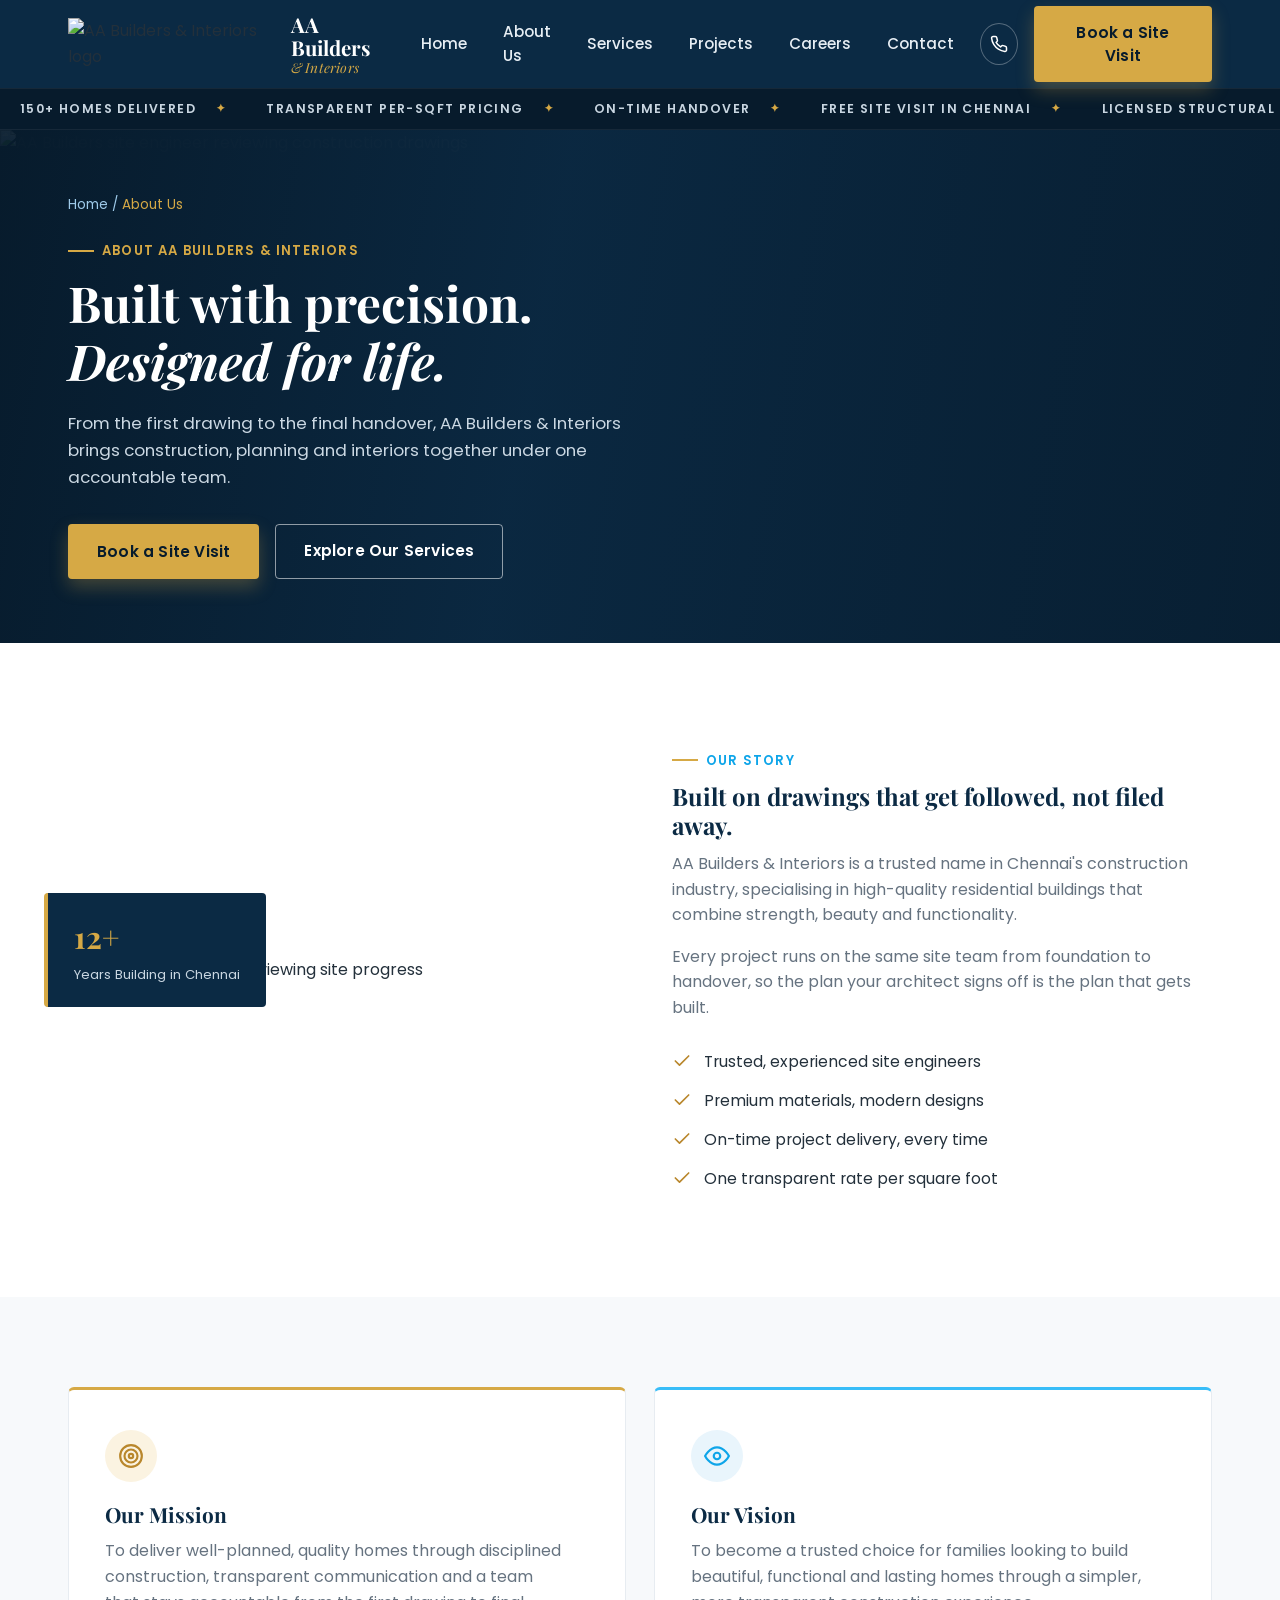
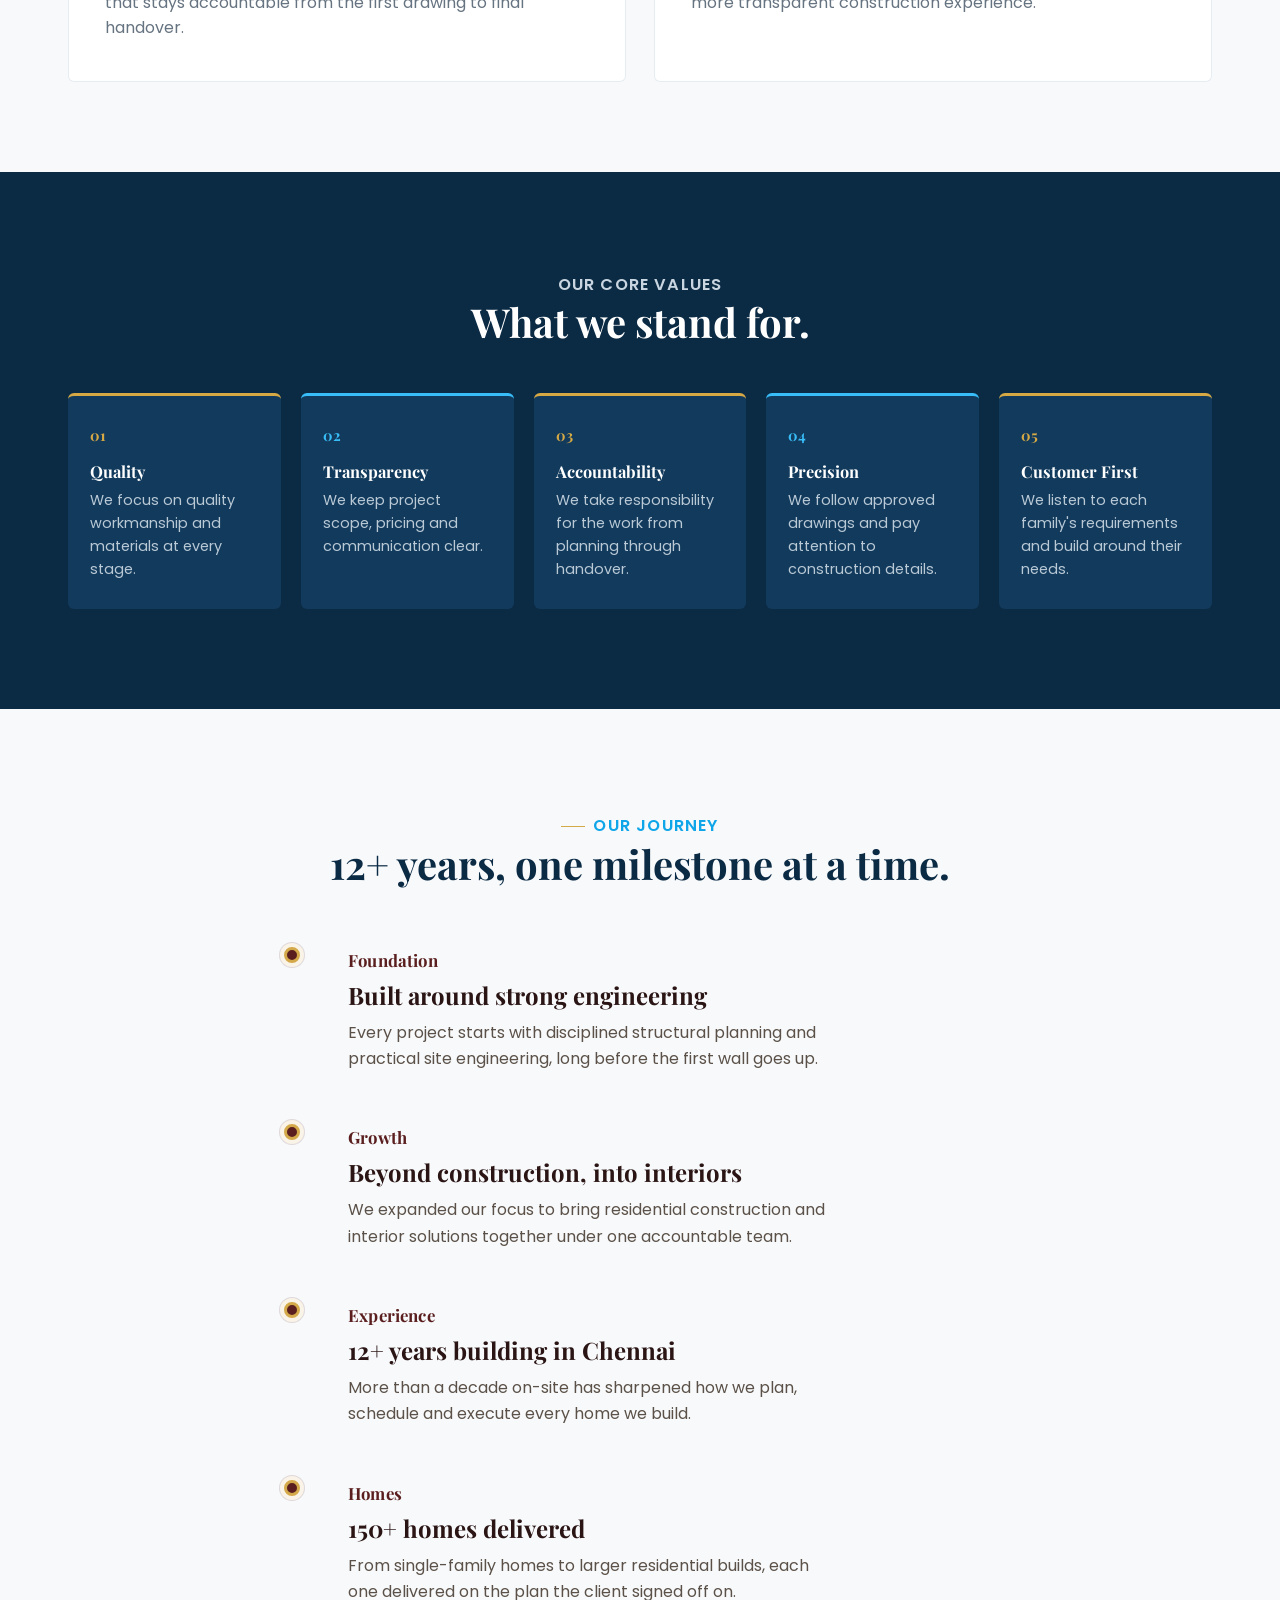
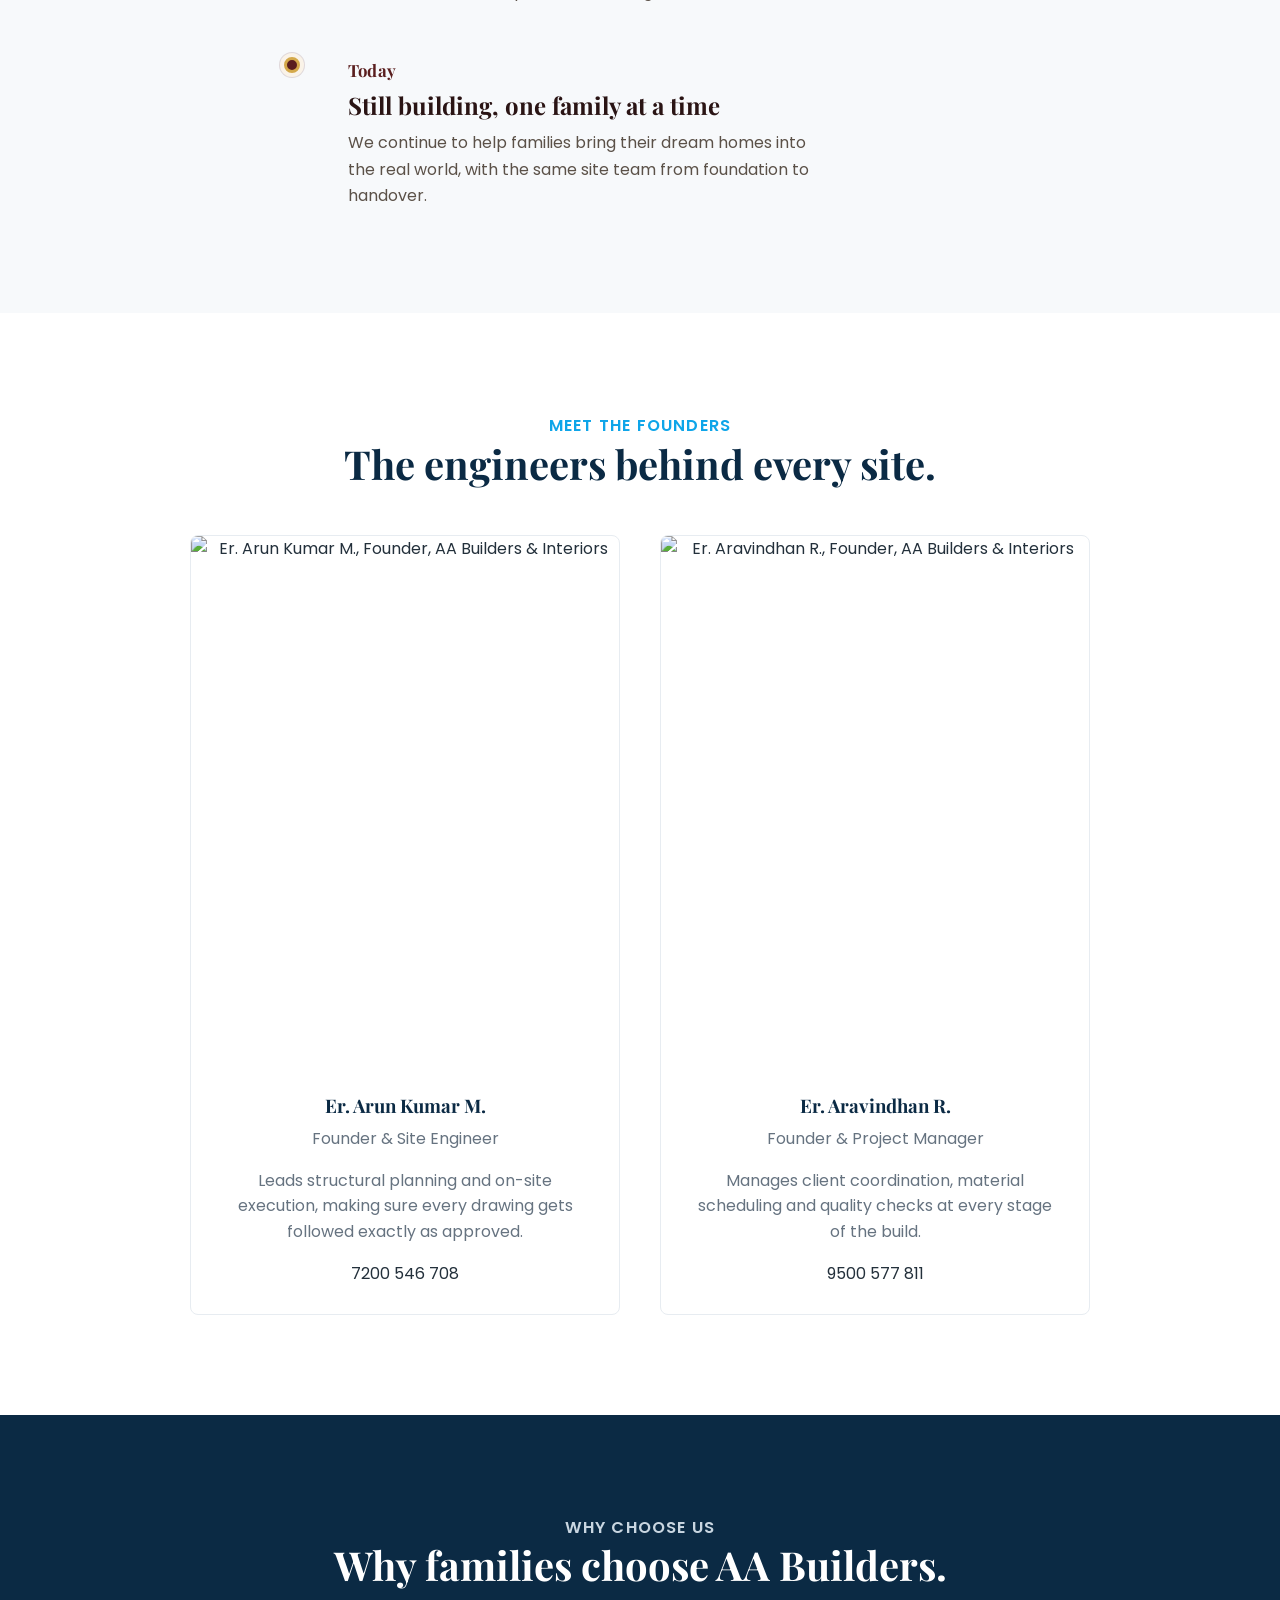
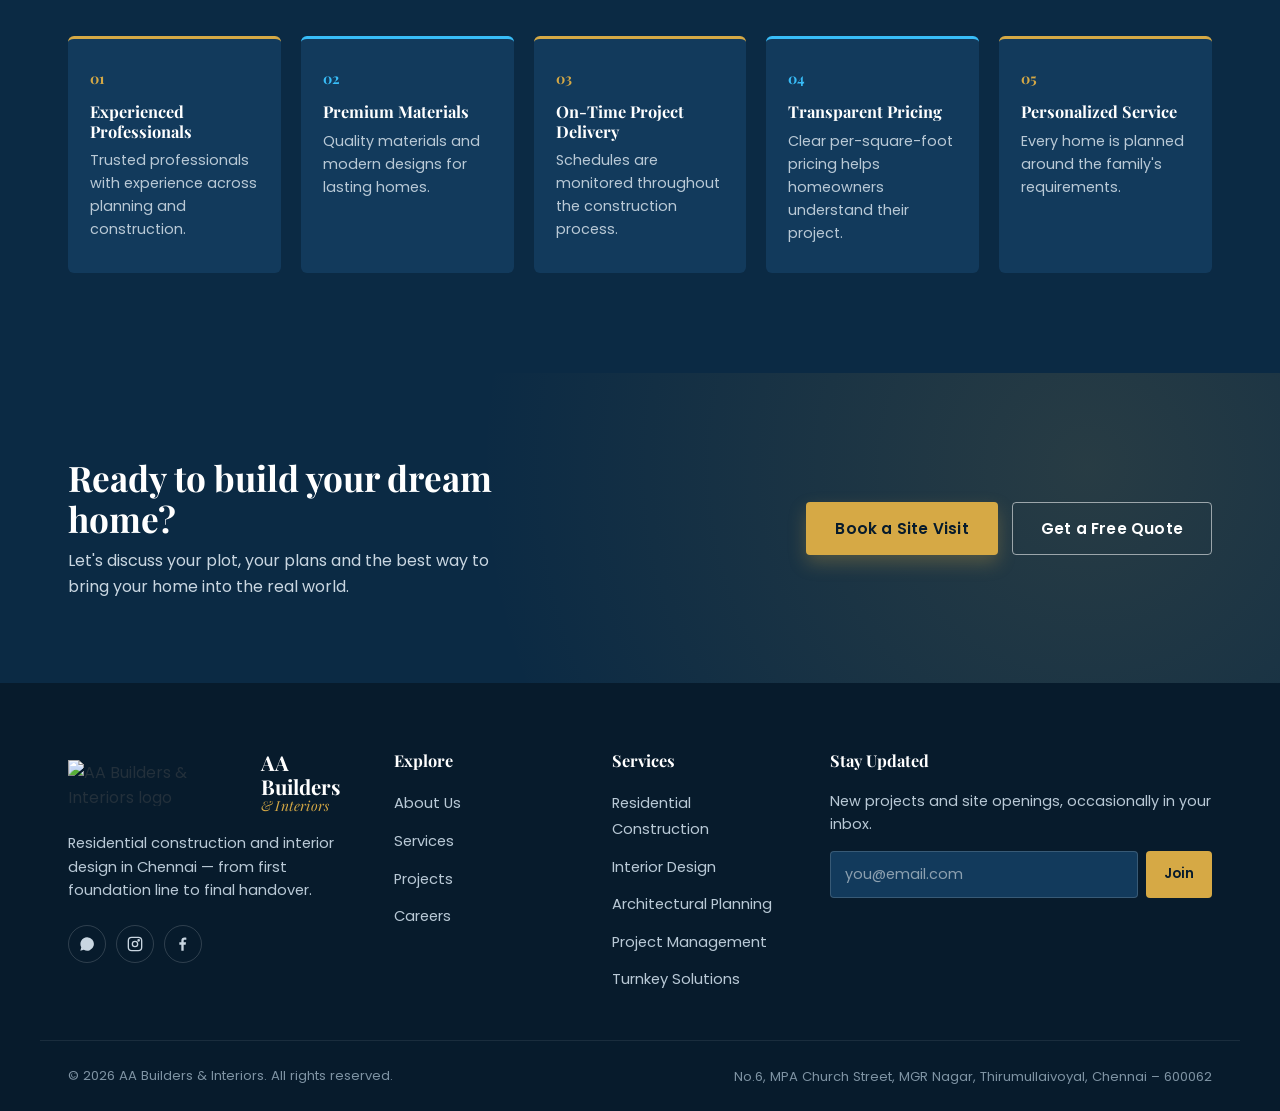
==== about.html @ a679a804 "Add files via upload" ====
<!DOCTYPE html>
<html lang="en">
<head>
<meta charset="UTF-8">
<meta name="viewport" content="width=device-width, initial-scale=1.0">
<title>About Us — AA Builders & Interiors</title>
<meta name="description" content="Learn about AA Builders & Interiors — 12+ years of residential construction and interior design in Chennai, led by two founder-engineers who stay on site from foundation to handover.">
<link rel="preconnect" href="https://fonts.googleapis.com">
<link rel="preconnect" href="https://fonts.gstatic.com" crossorigin>
<link href="https://fonts.googleapis.com/css2?family=Playfair+Display:ital,wght@0,600;0,700;1,600&family=Poppins:wght@400;500;600;700&display=swap" rel="stylesheet">
<link rel="stylesheet" href="css/Style.css">
<link rel="stylesheet" href="css/about.css">
</head>
<body data-page="about" class="about-page">

<!-- HEADER -->
<header class="site-header" id="siteHeader">
  <div class="site-header__inner">
    <a href="index.html" class="brand">
      <img src="images/logo.png" alt="AA Builders & Interiors logo" class="brand__mark">
      <span class="brand__text">
        <strong>AA Builders</strong>
        <em>&amp; Interiors</em>
      </span>
    </a>

    <nav class="main-nav" id="mainNav" aria-label="Primary">
      <a href="index.html" data-page="home">Home</a>
      <a href="about.html" data-page="about" aria-current="page">About Us</a>
      <a href="services.html" data-page="services">Services</a>
      <a href="projects.html" data-page="projects">Projects</a>
      <a href="careers.html" data-page="careers">Careers</a>
      <a href="contact.html" data-page="contact">Contact</a>
    </nav>

    <div class="header-actions">
      <a class="header-actions__phone" href="tel:+917200546708" aria-label="Call us">
        <svg width="18" height="18" viewBox="0 0 24 24" fill="none" stroke="currentColor" stroke-width="2" stroke-linecap="round" stroke-linejoin="round"><path d="M22 16.92v3a2 2 0 0 1-2.18 2 19.79 19.79 0 0 1-8.63-3.07 19.5 19.5 0 0 1-6-6 19.79 19.79 0 0 1-3.07-8.67A2 2 0 0 1 4.11 2h3a2 2 0 0 1 2 1.72c.127.96.362 1.903.7 2.81a2 2 0 0 1-.45 2.11L8.09 9.91a16 16 0 0 0 6 6l1.27-1.27a2 2 0 0 1 2.11-.45c.907.338 1.85.573 2.81.7A2 2 0 0 1 22 16.92z"/></svg>
      </a>
      <button class="btn btn--gold" type="button" data-open-enquiry>Book a Site Visit</button>
      <button class="nav-toggle" id="navToggle" aria-expanded="false" aria-controls="mainNav" aria-label="Toggle menu">
        <span></span><span></span><span></span>
      </button>
    </div>
  </div>
</header>

<!-- CREDENTIAL TICKER -->
<div class="ticker" aria-hidden="true">
  <div class="ticker__track" id="tickerTrack">
    <span>150+ Homes Delivered</span>
    <span>Transparent Per-Sqft Pricing</span>
    <span>On-Time Handover</span>
    <span>Free Site Visit In Chennai</span>
    <span>Licensed Structural Engineers</span>
    <span>150+ Homes Delivered</span>
    <span>Transparent Per-Sqft Pricing</span>
    <span>On-Time Handover</span>
    <span>Free Site Visit In Chennai</span>
    <span>Licensed Structural Engineers</span>
  </div>
</div>

<main id="top">

  <!-- PAGE HERO -->
  <section class="about-hero">
    <div class="about-hero__media">
      <img src="images/about-site.jpg" alt="AA Builders site engineer reviewing construction drawings" loading="eager">
    </div>
    <div class="about-hero__content">
      <p class="about-hero__crumb"><a href="index.html">Home</a> / <span>About Us</span></p>
      <p class="eyebrow">About AA Builders &amp; Interiors</p>
      <h1>Built with precision. <em>Designed for life.</em></h1>
      <p class="about-hero__lede">From the first drawing to the final handover, AA Builders &amp; Interiors brings construction, planning and interiors together under one accountable team.</p>
      <div class="about-hero__actions">
        <button class="btn btn--gold" data-open-enquiry>Book a Site Visit</button>
        <a href="services.html" class="btn btn--outline-light">Explore Our Services</a>
      </div>
    </div>
  </section>

  <!-- OUR STORY -->
  <section class="about-story" id="story">
    <div class="section-inner about-story__grid">
      <div class="about-story__media" data-reveal>
        <img src="images/about-site.jpg" alt="AA Builders founder reviewing site progress" loading="lazy">
        <div class="about-story__badge">
          <strong id="yearsCounter" data-target="12">12+</strong>
          <span>Years Building in Chennai</span>
        </div>
      </div>
      <div class="about-story__content" data-reveal>
        <p class="eyebrow">Our Story</p>
        <h2>Built on drawings that get followed, not filed away.</h2>
        <p>AA Builders &amp; Interiors is a trusted name in Chennai's construction industry, specialising in high-quality residential buildings that combine strength, beauty and functionality.</p>
        <p>Every project runs on the same site team from foundation to handover, so the plan your architect signs off is the plan that gets built.</p>
        <ul class="about-story__list">
          <li>
            <svg viewBox="0 0 24 24" fill="none" stroke="currentColor" stroke-width="2" stroke-linecap="round" stroke-linejoin="round"><polyline points="20 6 9 17 4 12"/></svg>
            Trusted, experienced site engineers
          </li>
          <li>
            <svg viewBox="0 0 24 24" fill="none" stroke="currentColor" stroke-width="2" stroke-linecap="round" stroke-linejoin="round"><polyline points="20 6 9 17 4 12"/></svg>
            Premium materials, modern designs
          </li>
          <li>
            <svg viewBox="0 0 24 24" fill="none" stroke="currentColor" stroke-width="2" stroke-linecap="round" stroke-linejoin="round"><polyline points="20 6 9 17 4 12"/></svg>
            On-time project delivery, every time
          </li>
          <li>
            <svg viewBox="0 0 24 24" fill="none" stroke="currentColor" stroke-width="2" stroke-linecap="round" stroke-linejoin="round"><polyline points="20 6 9 17 4 12"/></svg>
            One transparent rate per square foot
          </li>
        </ul>
      </div>
    </div>
  </section>

  <!-- MISSION & VISION -->
  <section class="mission-vision" id="mission-vision">
    <div class="section-inner mission-vision__grid">
      <div class="mission-card" data-reveal>
        <span class="mission-vision__icon" aria-hidden="true">
          <svg viewBox="0 0 24 24" fill="none" stroke="currentColor" stroke-width="2" stroke-linecap="round" stroke-linejoin="round"><circle cx="12" cy="12" r="10"/><circle cx="12" cy="12" r="6"/><circle cx="12" cy="12" r="2"/></svg>
        </span>
        <h3>Our Mission</h3>
        <p>To deliver well-planned, quality homes through disciplined construction, transparent communication and a team that stays accountable from the first drawing to final handover.</p>
      </div>
      <div class="vision-card" data-reveal>
        <span class="mission-vision__icon" aria-hidden="true">
          <svg viewBox="0 0 24 24" fill="none" stroke="currentColor" stroke-width="2" stroke-linecap="round" stroke-linejoin="round"><path d="M1 12s4-8 11-8 11 8 11 8-4 8-11 8-11-8-11-8z"/><circle cx="12" cy="12" r="3"/></svg>
        </span>
        <h3>Our Vision</h3>
        <p>To become a trusted choice for families looking to build beautiful, functional and lasting homes through a simpler, more transparent construction experience.</p>
      </div>
    </div>
  </section>

  <!-- CORE VALUES -->
  <section class="core-values" id="core-values">
    <div class="section-inner">
      <div class="section-head section-head--center" data-reveal>
        <p class="eyebrow eyebrow--light">Our Core Values</p>
        <h2>What we stand for.</h2>
      </div>
      <div class="core-values__grid">
        <div class="core-value-card" data-reveal>
          <span class="core-value-card__num">01</span>
          <h3>Quality</h3>
          <p>We focus on quality workmanship and materials at every stage.</p>
        </div>
        <div class="core-value-card" data-reveal>
          <span class="core-value-card__num">02</span>
          <h3>Transparency</h3>
          <p>We keep project scope, pricing and communication clear.</p>
        </div>
        <div class="core-value-card" data-reveal>
          <span class="core-value-card__num">03</span>
          <h3>Accountability</h3>
          <p>We take responsibility for the work from planning through handover.</p>
        </div>
        <div class="core-value-card" data-reveal>
          <span class="core-value-card__num">04</span>
          <h3>Precision</h3>
          <p>We follow approved drawings and pay attention to construction details.</p>
        </div>
        <div class="core-value-card" data-reveal>
          <span class="core-value-card__num">05</span>
          <h3>Customer First</h3>
          <p>We listen to each family's requirements and build around their needs.</p>
        </div>
      </div>
    </div>
  </section>

  <!-- OUR JOURNEY -->
<section class="journey journey--timeline" id="journey">
  <div class="section-inner">
    <div class="section-head" data-reveal>
      <p class="eyebrow">Our Journey</p>
      <h2>12+ years, one milestone at a time.</h2>
    </div>

    <div class="journey__timeline">

      <div class="journey__row" data-reveal>
        <span class="journey__dot"></span>
        <div class="journey__content">
          <span class="journey__stage">Foundation</span>
          <h3>Built around strong engineering</h3>
          <p>Every project starts with disciplined structural planning and practical site engineering, long before the first wall goes up.</p>
        </div>
      </div>

      <div class="journey__row" data-reveal>
        <span class="journey__dot"></span>
        <div class="journey__content">
          <span class="journey__stage">Growth</span>
          <h3>Beyond construction, into interiors</h3>
          <p>We expanded our focus to bring residential construction and interior solutions together under one accountable team.</p>
        </div>
      </div>

      <div class="journey__row" data-reveal>
        <span class="journey__dot"></span>
        <div class="journey__content">
          <span class="journey__stage">Experience</span>
          <h3>12+ years building in Chennai</h3>
          <p>More than a decade on-site has sharpened how we plan, schedule and execute every home we build.</p>
        </div>
      </div>

      <div class="journey__row" data-reveal>
        <span class="journey__dot"></span>
        <div class="journey__content">
          <span class="journey__stage">Homes</span>
          <h3>150+ homes delivered</h3>
          <p>From single-family homes to larger residential builds, each one delivered on the plan the client signed off on.</p>
        </div>
      </div>

      <div class="journey__row" data-reveal>
        <span class="journey__dot"></span>
        <div class="journey__content">
          <span class="journey__stage">Today</span>
          <h3>Still building, one family at a time</h3>
          <p>We continue to help families bring their dream homes into the real world, with the same site team from foundation to handover.</p>
        </div>
      </div>

    </div>
  </div>
</section>

  <!-- FOUNDERS -->
  <section class="about-founder-section" id="founders">
    <div class="section-inner">
      <div class="section-head section-head--center" data-reveal>
        <p class="eyebrow">Meet The Founders</p>
        <h2>The engineers behind every site.</h2>
      </div>
      <div class="founders__grid">
        <article class="founder-card" data-reveal>
          <div class="founder-card__media">
            <img src="images/founder-arun.jpg" alt="Er. Arun Kumar M., Founder, AA Builders & Interiors" loading="lazy">
          </div>
          <h3 class="founder-card__name">Er. Arun Kumar M.</h3>
          <p class="founder-card__role">Founder &amp; Site Engineer</p>
          <p class="founder-card__bio">Leads structural planning and on-site execution, making sure every drawing gets followed exactly as approved.</p>
          <a class="founder-card__contact" href="tel:+917200546708">7200 546 708</a>
        </article>
        <article class="founder-card" data-reveal>
          <div class="founder-card__media">
            <img src="images/founder-aravindhan.jpg" alt="Er. Aravindhan R., Founder, AA Builders & Interiors" loading="lazy">
          </div>
          <h3 class="founder-card__name">Er. Aravindhan R.</h3>
          <p class="founder-card__role">Founder &amp; Project Manager</p>
          <p class="founder-card__bio">Manages client coordination, material scheduling and quality checks at every stage of the build.</p>
          <a class="founder-card__contact" href="tel:+919500577811">9500 577 811</a>
        </article>
      </div>
    </div>
  </section>

  <!-- WHY CHOOSE US -->
  <section class="about-why" id="why">
    <div class="section-inner">
      <div class="section-head section-head--center" data-reveal>
        <p class="eyebrow eyebrow--light">Why Choose Us</p>
        <h2>Why families choose AA Builders.</h2>
      </div>
      <div class="about-why__grid">
        <div class="about-why-card" data-reveal>
          <span class="about-why-card__num">01</span>
          <h3>Experienced Professionals</h3>
          <p>Trusted professionals with experience across planning and construction.</p>
        </div>
        <div class="about-why-card" data-reveal>
          <span class="about-why-card__num">02</span>
          <h3>Premium Materials</h3>
          <p>Quality materials and modern designs for lasting homes.</p>
        </div>
        <div class="about-why-card" data-reveal>
          <span class="about-why-card__num">03</span>
          <h3>On-Time Project Delivery</h3>
          <p>Schedules are monitored throughout the construction process.</p>
        </div>
        <div class="about-why-card" data-reveal>
          <span class="about-why-card__num">04</span>
          <h3>Transparent Pricing</h3>
          <p>Clear per-square-foot pricing helps homeowners understand their project.</p>
        </div>
        <div class="about-why-card" data-reveal>
          <span class="about-why-card__num">05</span>
          <h3>Personalized Service</h3>
          <p>Every home is planned around the family's requirements.</p>
        </div>
      </div>
    </div>
  </section>

  <!-- CTA -->
  <section class="about-cta">
    <div class="about-cta__inner">
      <div>
        <h2>Ready to build your dream home?</h2>
        <p>Let's discuss your plot, your plans and the best way to bring your home into the real world.</p>
      </div>
      <div class="about-cta__actions">
        <button class="btn btn--gold" data-open-enquiry>Book a Site Visit</button>
        <button class="btn btn--outline-light" data-open-enquiry>Get a Free Quote</button>
      </div>
    </div>
  </section>

</main>

<footer class="site-footer">
  <div class="section-inner site-footer__grid">
    <div class="footer-brand">
      <div class="brand">
        <img src="images/logo.png" alt="AA Builders & Interiors logo" class="brand__mark">
        <span class="brand__text">
          <strong>AA Builders</strong>
          <em>&amp; Interiors</em>
        </span>
      </div>
      <p>Residential construction and interior design in Chennai — from first foundation line to final handover.</p>
      <div class="footer-social">
        <a href="#" aria-label="WhatsApp"><svg viewBox="0 0 24 24" fill="currentColor"><path d="M17.5 14.4c-.3-.1-1.7-.8-2-1-.3-.1-.5-.1-.7.1-.2.3-.8 1-.9 1.1-.2.2-.3.2-.6.1-.3-.1-1.2-.4-2.2-1.4-.8-.7-1.4-1.6-1.6-1.9-.2-.3 0-.5.1-.6.1-.1.3-.3.4-.5.1-.1.2-.3.2-.4.1-.2 0-.3 0-.5s-.7-1.6-.9-2.2c-.2-.5-.5-.5-.7-.5h-.6c-.2 0-.5.1-.8.4-.3.3-1 1-1 2.4s1.1 2.8 1.2 3c.1.2 2.1 3.2 5.1 4.4.7.3 1.3.5 1.7.6.7.2 1.4.2 1.9.1.6-.1 1.7-.7 2-1.4.2-.7.2-1.2.2-1.4 0-.1-.2-.2-.5-.3z"/><path d="M12 2a10 10 0 0 0-8.6 15L2 22l5.2-1.4A10 10 0 1 0 12 2z"/></svg></a>
        <a href="#" aria-label="Instagram"><svg viewBox="0 0 24 24" fill="none" stroke="currentColor" stroke-width="2"><rect x="2" y="2" width="20" height="20" rx="5"/><circle cx="12" cy="12" r="4"/><circle cx="17.5" cy="6.5" r="1"/></svg></a>
        <a href="#" aria-label="Facebook"><svg viewBox="0 0 24 24" fill="currentColor"><path d="M13 22v-9h3l.5-3.5H13V7.4c0-1 .3-1.7 1.7-1.7H17V2.5C16.6 2.4 15.5 2.3 14.2 2.3c-2.8 0-4.7 1.7-4.7 4.8V9.5H6.5V13H9.5v9z"/></svg></a>
      </div>
    </div>

    <div class="footer-col">
      <h3>Explore</h3>
      <ul>
        <li><a href="about.html">About Us</a></li>
        <li><a href="services.html">Services</a></li>
        <li><a href="projects.html">Projects</a></li>
        <li><a href="careers.html">Careers</a></li>
      </ul>
    </div>

    <div class="footer-col">
      <h3>Services</h3>
      <ul>
        <li><a href="services.html">Residential Construction</a></li>
        <li><a href="services.html">Interior Design</a></li>
        <li><a href="services.html">Architectural Planning</a></li>
        <li><a href="services.html">Project Management</a></li>
        <li><a href="services.html">Turnkey Solutions</a></li>
      </ul>
    </div>

    <div class="footer-col footer-news">
      <h3>Stay Updated</h3>
      <p>New projects and site openings, occasionally in your inbox.</p>
      <form id="newsletterForm">
        <input type="email" placeholder="you@email.com" required aria-label="Email address">
        <button type="submit">Join</button>
      </form>
      <p class="footer-news__note" id="newsletterNote" role="status" aria-live="polite"></p>
    </div>
  </div>

  <div class="site-footer__bottom">
    <p class="site-footer__copy">© <span id="year"></span> AA Builders &amp; Interiors. All rights reserved.</p>
    <nav class="site-footer__legal" aria-label="Legal">
      <a href="contact.html">No.6, MPA Church Street, MGR Nagar, Thirumullaivoyal, Chennai – 600062</a>
    </nav>
  </div>
</footer>

<!-- ENQUIRY MODAL -->
<div class="enquiry-modal" id="enquiryModal" aria-hidden="true">
  <div class="enquiry-modal__backdrop" data-close-enquiry></div>
  <div class="enquiry-modal__panel" role="dialog" aria-modal="true" aria-labelledby="enquiryModalTitle">
    <button class="enquiry-modal__close" type="button" data-close-enquiry aria-label="Close">&times;</button>
    <h3 id="enquiryModalTitle">Quick Enquiry</h3>
    <p>Tell us where your plot is and we'll call you back.</p>
    <form id="enquiryForm">
      <label>
        Name
        <input type="text" name="name" required autocomplete="name">
      </label>
      <label>
        Phone
        <input type="tel" name="phone" required autocomplete="tel">
      </label>
      <label>
        Location
        <input type="text" name="location" placeholder="e.g. Thirumullaivoyal">
      </label>
      <button type="submit" class="btn btn--gold">Request a Call Back</button>
    </form>
    <p class="enquiry-modal__note" id="enquiryNote" role="status" aria-live="polite"></p>
  </div>
</div>

<script src="js/script.js"></script>
<script src="js/about.js"></script>
</body>
</html>
---- css/Style.css ----
/* ==========================================================================
   AA Builders & Interiors — HOME PAGE stylesheet
   ------------------------------------------------------------------------
   Reference layout: deep-colour header + scrolling credential ticker +
   dark hero + light stat strip. Recoloured to the brand's blue/gold,
   not the maroon of the reference.

   Navy (header/footer):  #0B2A44
   Navy deep (hover):     #071B2C
   Blue (brand):          #1596D6
   Blue deep:             #0C6FA8
   Gold (accent/CTA):     #D6A945
   Gold deep (hover):     #B9872C
   Ink (body text):       #23303B
   Slate (muted text):    #667380
   Paper line:            #E7ECF1
   Page background:       #FFFFFF

   Type: 'Playfair Display' (headings, display serif) + 'Poppins' (body/nav)
   ========================================================================== */

:root {
  --navy: #0B2A44;
  --navy-deep: #071B2C;
  --navy-soft: #123A5C;--blue: #38BDF8;
--blue-deep: #0EA5E9;
  --blue-pale: #E9F5FC;
  --gold: #D6A945;
  --gold-deep: #B9872C;
  --gold-pale: #FBF3E1;
  --ink: #23303B;
  --slate: #667380;
  --line: #E7ECF1;
  --paper: #F7F9FB;
  --white: #FFFFFF;

  --font-head: 'Playfair Display', 'Georgia', serif;
  --font-body: 'Poppins', -apple-system, BlinkMacSystemFont, 'Segoe UI', sans-serif;

  --container: 1200px;
  --header-h: 88px;
  --ticker-h: 42px;
}

* { box-sizing: border-box; }
html { scroll-behavior: smooth; }

@media (prefers-reduced-motion: reduce) {
  html { scroll-behavior: auto; }
  * { animation-duration: 0.001ms !important; transition-duration: 0.001ms !important; }
}

body {
  margin: 0;
  font-family: var(--font-body);
  color: var(--ink);
  background: var(--white);
  line-height: 1.6;
  -webkit-font-smoothing: antialiased;
}

img { max-width: 100%; display: block; }
ul { margin: 0; padding: 0; list-style: none; }

h1, h2, h3, h4 {
  font-family: var(--font-head);
  font-weight: 700;
  line-height: 1.18;
  margin: 0 0 0.5em;
  color: var(--navy);
}

p { margin: 0 0 1em; color: var(--slate); }
a { color: inherit; text-decoration: none; }

.section-inner {
  max-width: var(--container);
  margin: 0 auto;
  padding: 0 28px;
}

.eyebrow {
  display: inline-flex;
  align-items: center;
  gap: 8px;
  font-family: var(--font-body);
  font-weight: 600;
  font-size: 0.82rem;
  letter-spacing: 1.2px;
  text-transform: uppercase;
  color: var(--blue-deep);
  margin: 0 0 0.9em;
}
.eyebrow::before {
  content: "";
  width: 26px; height: 2px;
  background: var(--gold);
  display: inline-block;
}
.eyebrow--light { color: #9FCBEA; }

.section-head { max-width: 62ch; margin-bottom: 48px; }
.section-head h2 { font-size: clamp(1.8rem, 3.2vw, 2.5rem); margin-bottom: 14px; }
.section-head p { font-size: 1.02rem; margin: 0; }
.section-head--center { margin-left: auto; margin-right: auto; text-align: center; }
.section-head--center .eyebrow { justify-content: center; }
.section-head--center .eyebrow::before { display: none; }

/* Buttons ---------------------------------------------------------------- */
.btn {
  font-family: var(--font-body);
  font-weight: 600;
  font-size: 0.96rem;
  letter-spacing: 0.2px;
  padding: 14px 28px;
  border-radius: 4px;
  border: 1.5px solid transparent;
  cursor: pointer;
  display: inline-block;
  transition: transform 0.12s ease, background-color 0.15s ease, color 0.15s ease, border-color 0.15s ease, box-shadow 0.15s ease;
}
.btn:active { transform: translateY(1px); }

.btn--gold {
  background: var(--gold);
  color: var(--navy-deep);
  box-shadow: 0 8px 18px rgba(214,169,69,0.28);
}
.btn--gold:hover { background: var(--gold-deep); }

.btn--outline-light {
  background: transparent;
  color: var(--white);
  border-color: rgba(255,255,255,0.55);
}
.btn--outline-light:hover { background: rgba(255,255,255,0.12); border-color: var(--white); }

.btn--blue {
  background: var(--blue);
  color: var(--white);
}
.btn--blue:hover { background: var(--blue-deep); }

.btn--outline-blue {
  background: transparent;
  color: var(--blue-deep);
  border-color: var(--blue-deep);
}
.btn--outline-blue:hover { background: var(--blue-deep); color: var(--white); }

/* Header ------------------------------------------------------------------- */
.site-header {
  background: var(--navy);
  position: sticky;
  top: 0;
  z-index: 50;
  height: var(--header-h);
  display: flex;
  align-items: center;
}
.site-header__inner {
  max-width: var(--container);
  margin: 0 auto;
  padding: 0 28px;
  width: 100%;
  display: flex;
  align-items: center;
  justify-content: space-between;
  gap: 24px;
}

.brand { display: flex; align-items: center; gap: 12px; }

.brand__mark span {
  transform: rotate(-45deg);
  font-family: var(--font-head);
  font-weight: 700;
  color: var(--gold);
  font-size: 1rem;
}
.brand__text { display: flex; flex-direction: column; line-height: 1.15; }
.brand__text strong { font-family: var(--font-head); font-size: 1.28rem; color: var(--white); font-weight: 700; }
.brand__text em { font-family: var(--font-head); font-style: italic; font-size: 0.86rem; color: var(--gold); letter-spacing: 0.2px; }

.main-nav { display: flex; align-items: center; gap: 32px; }
.main-nav a {
  font-family: var(--font-body);
  font-size: 0.95rem;
  font-weight: 500;
  color: #E7EEF4;
  padding: 6px 2px;
  position: relative;
  transition: color 0.15s ease;
}
.main-nav a:hover { color: var(--gold); }
.main-nav a::after {
  content: "";
  position: absolute; left: 0; right: 0; bottom: -4px;
  height: 2px; background: var(--gold);
  transform: scaleX(0); transform-origin: left;
  transition: transform 0.18s ease;
}
.main-nav a:hover::after { transform: scaleX(1); }

.header-actions { display: flex; align-items: center; gap: 16px; }
.header-actions__phone {
  width: 42px; height: 42px;
  border-radius: 50%;
  border: 1.5px solid rgba(255,255,255,0.3);
  display: flex; align-items: center; justify-content: center;
  color: var(--white);
  transition: border-color 0.15s ease, background-color 0.15s ease;
}
.header-actions__phone:hover { border-color: var(--gold); background: rgba(214,169,69,0.12); }

.nav-toggle {
  display: none;
  flex-direction: column;
  gap: 5px;
  background: none;
  border: none;
  cursor: pointer;
  padding: 6px;
}
.nav-toggle span { width: 24px; height: 2px; background: var(--white); display: block; }

/* Ticker ------------------------------------------------------------------- */
.ticker {
  background: var(--navy-deep);
  height: var(--ticker-h);
  overflow: hidden;
  display: flex;
  align-items: center;
  border-top: 1px solid rgba(255,255,255,0.06);
  border-bottom: 1px solid rgba(255,255,255,0.06);
}
.ticker__track {
  display: flex;
  align-items: center;
  gap: 0;
  white-space: nowrap;
  animation: ticker-scroll 34s linear infinite;
  will-change: transform;
}
.ticker__track span {
  font-family: var(--font-body);
  font-weight: 600;
  font-size: 0.78rem;
  letter-spacing: 1.4px;
  text-transform: uppercase;
  color: #C9D6E1;
  padding: 0 20px;
  display: inline-flex;
  align-items: center;
  gap: 20px;
}
.ticker__track span::after { content: "\2726"; color: var(--gold); font-size: 0.7rem; }
@keyframes ticker-scroll {
  from { transform: translateX(0); }
  to { transform: translateX(-50%); }
}

/* Hero ----------------------------------------------------------------------- */
.hero {
  position: relative;
  overflow: hidden;
  background: var(--navy-deep);
  min-height: 600px;
  display: flex;
  align-items: center;
}
.hero__media { position: absolute; inset: 0; }
.hero__media img { width: 100%; height: 100%; object-fit: cover; object-position: center 35%; }
.hero__media::after {
  content: "";
  position: absolute; inset: 0;
  background: linear-gradient(100deg, rgba(7,27,44,0.94) 0%, rgba(11,42,68,0.85) 38%, rgba(11,42,68,0.55) 68%, rgba(11,42,68,0.3) 100%);
}
.hero__content {
  position: relative; z-index: 2;
  max-width: var(--container); margin: 0 auto; width: 100%;
  padding: 70px 28px;
}
.hero__eyebrow {
  display: inline-flex; align-items: center; gap: 8px;
  font-family: var(--font-body); font-weight: 600;
  color: var(--gold); letter-spacing: 1px; text-transform: uppercase;
  margin-bottom: 22px; font-size: 0.82rem;
}
.hero h1 {
  color: var(--white);
  font-size: clamp(2.3rem, 4.6vw, 3.6rem);
  max-width: 15ch;
  margin-bottom: 22px;
}
.hero h1 em { font-style: italic; color: var(--gold); }
.hero__lede { color: #CBD8E3; font-size: 1.08rem; max-width: 50ch; margin-bottom: 36px; }
.hero__actions { display: flex; gap: 16px; flex-wrap: wrap; }

/* Stats strip ---------------------------------------------------------------- */
.stats {
  background: var(--white);
  padding: 64px 0;
  border-bottom: 1px solid var(--line);
}
.stats__grid {
  display: grid;
  grid-template-columns: repeat(4, 1fr);
  gap: 24px;
  text-align: center;
}
.stats__grid div:nth-child(odd) strong { color: var(--navy); }
.stats__grid div:nth-child(even) strong { color: var(--gold-deep); }
.stats__grid strong {
  display: block;
  font-family: var(--font-head);
  font-size: clamp(2.2rem, 4vw, 2.8rem);
  font-weight: 700;
}
.stats__grid span {
  font-family: var(--font-body);
  font-size: 0.86rem;
  letter-spacing: 0.4px;
  color: var(--slate);
  text-transform: uppercase;
  font-weight: 500;
}

/* About teaser ---------------------------------------------------------- */
.about { padding: 100px 0; background: var(--white); }
.about__grid { display: grid; grid-template-columns: 1fr 1fr; gap: 64px; align-items: center; }
.about__media { position: relative; }
.about__media img { border-radius: 4px; }
.about__media__badge {
  position: absolute; bottom: -24px; left: -24px;
  background: var(--navy);
  color: var(--white);
  padding: 20px 26px;
  border-radius: 4px;
  border-left: 4px solid var(--gold);
}
.about__media__badge strong { display: block; font-family: var(--font-head); font-size: 1.9rem; color: var(--gold); }
.about__media__badge span { font-size: 0.82rem; color: #C9D6E1; }

.about__copy p { max-width: 52ch; }
.about__list { display: grid; gap: 14px; margin: 28px 0 32px; }
.about__list li {
  display: flex; align-items: flex-start; gap: 12px;
  font-family: var(--font-body); font-size: 0.98rem; color: var(--ink);
}
.about__list li svg { flex-shrink: 0; width: 20px; height: 20px; color: var(--gold-deep); margin-top: 2px; }

/* Services ---------------------------------------------------------------- */
.services { padding: 100px 0; background: var(--paper); }
.services__grid { display: grid; grid-template-columns: repeat(3, 1fr); gap: 28px; }
.service-card {
  background: var(--white);
  border-radius: 6px;
  overflow: hidden;
  border: 1px solid var(--line);
  transition: box-shadow 0.2s ease, transform 0.2s ease;
}
.service-card:hover { box-shadow: 0 16px 34px rgba(11,42,68,0.10); transform: translateY(-3px); }
.service-card__media { aspect-ratio: 4/3; overflow: hidden; position: relative; }
.service-card__media img { width: 100%; height: 100%; object-fit: cover; }
.service-card__num {
  position: absolute; top: 14px; left: 14px;
  width: 34px; height: 34px; border-radius: 50%;
  background: var(--navy);
  color: var(--gold);
  font-family: var(--font-head); font-weight: 700; font-size: 0.92rem;
  display: flex; align-items: center; justify-content: center;
}
.service-card__body { padding: 24px 24px 28px; }
.service-card h3 { font-size: 1.18rem; margin-bottom: 8px; }
.service-card p { font-size: 0.94rem; margin: 0; }

/* Why choose us -------------------------------------------------------------- */
.why { padding: 100px 0; background: var(--navy); }
.why .section-head h2 { color: var(--white); }
.why .section-head p { color: #C9D6E1; }
.why__grid { display: grid; grid-template-columns: repeat(4, 1fr); gap: 24px; }
.why-card {
  padding: 30px 26px;
  background: var(--navy-soft);
  border-radius: 6px;
  border-top: 3px solid var(--gold);
}
.why-card:nth-child(2) { border-top-color: var(--blue); }
.why-card:nth-child(4) { border-top-color: var(--blue); }
.why-card h3 { color: var(--white); font-size: 1.05rem; margin-bottom: 8px; }
.why-card p { color: #B9C9D6; font-size: 0.92rem; margin: 0; }

/* Process ------------------------------------------------------------------ */
.process { padding: 100px 0; background: var(--white); }
.process__steps { display: grid; grid-template-columns: repeat(5, 1fr); gap: 20px; position: relative; }
.process__steps::before {
  content: ""; position: absolute; top: 26px; left: 0; right: 0; height: 1px; background: var(--line);
}
.process__step { position: relative; padding-top: 66px; }
.process__step__num {
  position: absolute; top: 0; left: 0;
  width: 52px; height: 52px; border-radius: 50%;
  background: var(--white);
  border: 2px solid var(--gold);
  color: var(--navy);
  font-family: var(--font-head); font-weight: 700; font-size: 1.15rem;
  display: flex; align-items: center; justify-content: center;
  z-index: 1;
}
.process__step h3 { font-size: 1.02rem; margin-bottom: 6px; }
.process__step p { font-size: 0.9rem; margin: 0; }

/* Packages ------------------------------------------------------------------ */
.packages { padding: 100px 0; background: var(--paper); }
.packages__grid { display: grid; grid-template-columns: repeat(3, 1fr); gap: 26px; }
.package-card {
  background: var(--white);
  padding: 38px 32px;
  border-radius: 6px;
  border: 1px solid var(--line);
  position: relative;
}
.package-card--featured { border-color: var(--navy); box-shadow: 0 20px 44px rgba(11,42,68,0.14); transform: translateY(-10px); }
.package-card__flag {
  position: absolute; top: -13px; left: 32px;
  background: var(--gold); color: var(--navy-deep);
  font-family: var(--font-body); font-weight: 600; font-size: 0.76rem; letter-spacing: 0.4px; text-transform: uppercase;
  padding: 5px 14px; border-radius: 3px;
}
.package-card h3 { font-size: 1.12rem; color: var(--navy); margin-bottom: 12px; }
.package-card__price { font-family: var(--font-head); font-size: 2.3rem; color: var(--navy); margin-bottom: 14px; font-weight: 700; }
.package-card__price span { font-size: 0.95rem; color: var(--slate); font-family: var(--font-body); font-weight: 400; }
.package-card__desc { font-size: 0.94rem; margin-bottom: 22px; min-height: 64px; }
.package-card__features { display: grid; gap: 10px; margin-bottom: 28px; }
.package-card__features li { font-size: 0.9rem; color: var(--ink); padding-left: 22px; position: relative; }
.package-card__features li::before { content: "\2713"; position: absolute; left: 0; color: var(--gold-deep); font-weight: 700; }
.package-card .btn { width: 100%; text-align: center; }

/* Projects ---------------------------------------------------------------- */
.projects { padding: 100px 0; background: var(--white); }
.projects__grid { display: grid; grid-template-columns: repeat(3, 1fr); gap: 22px; }
.project-card { position: relative; overflow: hidden; border-radius: 6px; aspect-ratio: 4/3; }
.project-card img { width: 100%; height: 100%; object-fit: cover; transition: transform 0.4s ease; }
.project-card:hover img { transform: scale(1.07); }
.project-card__tag {
  position: absolute; top: 14px; left: 14px; z-index: 2;
  font-family: var(--font-body); font-size: 0.72rem; font-weight: 600; letter-spacing: 0.4px; text-transform: uppercase;
  padding: 5px 12px; border-radius: 999px;
  background: var(--gold); color: var(--navy-deep);
}
.project-card figcaption {
  position: absolute; left: 0; right: 0; bottom: 0; padding: 18px;
  background: linear-gradient(0deg, rgba(7,27,44,0.92) 0%, rgba(7,27,44,0) 100%);
}
.project-card figcaption strong { display: block; color: var(--white); font-family: var(--font-head); font-size: 1.02rem; }
.project-card figcaption span { color: #C9D6E1; font-size: 0.82rem; }
.projects__cta { margin-top: 40px; text-align: center; }

/* Testimonials ------------------------------------------------------------ */
.testimonials { padding: 100px 0; background: var(--blue-pale); }
.testimonials__grid { display: grid; grid-template-columns: repeat(3, 1fr); gap: 26px; }
.testimonial-card {
  background: var(--white);
  border-radius: 6px;
  padding: 30px 28px;
  border-top: 3px solid var(--blue);
}
.testimonial-card:nth-child(2) { border-top-color: var(--gold); }
.testimonial-card:nth-child(3) { border-top-color: var(--navy); }
.testimonial-card p { font-size: 0.98rem; color: var(--ink); margin-bottom: 20px; font-style: italic; }
.testimonial-card strong { display: block; font-family: var(--font-head); font-size: 1rem; color: var(--navy); }
.testimonial-card span { font-size: 0.82rem; color: var(--slate); }

/* FAQ ------------------------------------------------------------------------ */
.faq { padding: 100px 0; background: var(--white); }
.faq__wrap { display: grid; grid-template-columns: 0.9fr 1.1fr; gap: 56px; align-items: start; }
.faq__list { display: grid; gap: 2px; background: var(--line); border: 1px solid var(--line); border-radius: 6px; overflow: hidden; }
.faq-item { background: var(--white); }
.faq-item__q {
  width: 100%; text-align: left; background: none; border: none; cursor: pointer;
  padding: 20px 22px; display: flex; align-items: center; justify-content: space-between; gap: 16px;
  font-family: var(--font-body); font-weight: 600; font-size: 0.98rem; color: var(--navy);
}
.faq-item__q .faq-icon { flex-shrink: 0; width: 22px; height: 22px; position: relative; }
.faq-item__q .faq-icon::before,
.faq-item__q .faq-icon::after { content: ""; position: absolute; background: var(--gold-deep); top: 50%; left: 50%; }
.faq-item__q .faq-icon::before { width: 14px; height: 2px; transform: translate(-50%, -50%); }
.faq-item__q .faq-icon::after { width: 2px; height: 14px; transform: translate(-50%, -50%); transition: transform 0.15s ease; }
.faq-item.is-open .faq-icon::after { transform: translate(-50%, -50%) rotate(90deg); }
.faq-item__a { max-height: 0; overflow: hidden; transition: max-height 0.2s ease; }
.faq-item.is-open .faq-item__a { max-height: 220px; }
.faq-item__a p { padding: 0 22px 20px; margin: 0; font-size: 0.94rem; }

/* CTA banner ----------------------------------------------------------------- */
.cta-banner {
  position: relative;
  background: var(--navy);
  padding: 84px 0;
  overflow: hidden;
}
.cta-banner::before {
  content: "";
  position: absolute; inset: 0;
  background: radial-gradient(circle at 85% 30%, rgba(214,169,69,0.14), transparent 55%);
}
.cta-banner__inner {
  max-width: var(--container); margin: 0 auto; padding: 0 28px;
  position: relative; z-index: 2;
  display: flex; align-items: center; justify-content: space-between; gap: 32px; flex-wrap: wrap;
}
.cta-banner h2 { color: var(--white); font-size: clamp(1.6rem, 3vw, 2.2rem); max-width: 20ch; margin: 0; }
.cta-banner__actions { display: flex; gap: 14px; flex-wrap: wrap; }

/* Footer -------------------------------------------------------------------- */
.site-footer { background: var(--navy-deep); padding-top: 68px; }
.site-footer__grid {
  display: grid;
  grid-template-columns: 1.3fr 0.8fr 0.8fr 1.1fr;
  gap: 44px;
  padding-bottom: 48px;
  border-bottom: 1px solid rgba(255,255,255,0.08);
}
.footer-brand .brand__text strong { color: var(--white); }
.footer-brand p { color: #B9C9D6; font-size: 0.92rem; margin: 18px 0 22px; max-width: 34ch; }
.footer-social { display: flex; gap: 10px; }
.footer-social a {
  width: 38px; height: 38px; border-radius: 50%;
  border: 1px solid rgba(255,255,255,0.16);
  display: flex; align-items: center; justify-content: center;
  color: #C9D6E1;
  transition: border-color 0.15s ease, color 0.15s ease, background-color 0.15s ease;
}
.footer-social a:hover { border-color: var(--gold); color: var(--gold); background: rgba(214,169,69,0.08); }
.footer-social svg { width: 16px; height: 16px; }

.footer-col h3 {
  font-family: var(--font-head); color: var(--white); font-size: 1.02rem;
  margin-bottom: 20px;
}
.footer-col ul { display: grid; gap: 12px; }
.footer-col a { color: #B9C9D6; font-size: 0.92rem; transition: color 0.15s ease; }
.footer-col a:hover { color: var(--gold); }

.footer-news p { color: #B9C9D6; font-size: 0.9rem; margin-bottom: 14px; }
.footer-news form { display: flex; gap: 8px; }
.footer-news input {
  flex: 1; min-width: 0; padding: 12px 14px; border-radius: 4px;
  border: 1px solid rgba(255,255,255,0.16); background: var(--navy-soft); color: var(--white); font-size: 0.9rem;
  font-family: var(--font-body);
}
.footer-news input::placeholder { color: #8CA0B0; }
.footer-news button {
  font-family: var(--font-body); font-weight: 600;
  background: var(--gold); color: var(--navy-deep);
  border: none; padding: 0 18px; border-radius: 4px; cursor: pointer; white-space: nowrap;
}
.footer-news button:hover { background: var(--gold-deep); }
.footer-news__note { font-size: 0.82rem; color: var(--gold); margin-top: 10px; min-height: 1.1em; }

.site-footer__bottom {
  max-width: var(--container); margin: 0 auto; padding: 22px 28px;
  display: flex; align-items: center; justify-content: space-between; gap: 20px; flex-wrap: wrap;
}
.site-footer__copy { color: #7E93A3; font-size: 0.82rem; margin: 0; }
.site-footer__legal a { color: #7E93A3; font-size: 0.82rem; }
.site-footer__legal a:hover { color: #C9D6E1; }

/* Enquiry modal --------------------------------------------------------------- */
.enquiry-modal { position: fixed; inset: 0; z-index: 100; display: none; align-items: center; justify-content: center; padding: 20px; }
.enquiry-modal.is-open { display: flex; }
.enquiry-modal__backdrop { position: absolute; inset: 0; background: rgba(7,27,44,0.66); }
.enquiry-modal__panel {
  position: relative; background: var(--white); max-width: 430px; width: 100%;
  padding: 34px; border-radius: 6px; z-index: 1; border-top: 4px solid var(--gold);
}
.enquiry-modal__panel h3 { font-size: 1.35rem; margin-bottom: 6px; }
.enquiry-modal__panel > p { font-size: 0.94rem; margin-bottom: 22px; }
.enquiry-modal__panel label { display: block; font-size: 0.86rem; font-weight: 600; margin-bottom: 16px; color: var(--navy); }
.enquiry-modal__panel input {
  display: block; width: 100%; margin-top: 6px; padding: 12px 14px;
  border: 1px solid var(--line); border-radius: 4px; font-family: var(--font-body); font-size: 0.95rem;
}
.enquiry-modal__panel input:focus { outline: 2px solid var(--blue); outline-offset: 1px; }
.enquiry-modal__panel .btn { width: 100%; margin-top: 4px; }
.enquiry-modal__close {
  position: absolute; top: 12px; right: 14px; background: none; border: none;
  font-size: 1.6rem; line-height: 1; cursor: pointer; color: var(--slate);
}
.enquiry-modal__note { margin-top: 12px; font-size: 0.88rem; color: var(--blue-deep); min-height: 1.2em; }

/* Focus visibility ------------------------------------------------------------- */
a:focus-visible, button:focus-visible { outline: 2px solid var(--blue); outline-offset: 2px; }

/* Contact form (footer CTA section) ------------------------------------------- */
.contact-cta { padding: 100px 0; background: var(--paper); }
.contact-cta__grid { display: grid; grid-template-columns: 1fr 1fr; gap: 60px; align-items: start; }
.contact-cta__info h2 { font-size: clamp(1.7rem, 3vw, 2.3rem); }
.contact-cta__people { display: flex; gap: 40px; margin: 26px 0; flex-wrap: wrap; }
.contact-cta__people h4 { font-family: var(--font-body); font-weight: 600; font-size: 0.98rem; margin-bottom: 4px; color: var(--navy); }
.contact-cta__people a { color: var(--blue-deep); font-weight: 600; }
.contact-cta__address p { font-size: 0.95rem; margin-bottom: 6px; }

.contact-cta__form {
  background: var(--white);
  border: 1px solid var(--line);
  padding: 34px;
  border-radius: 6px;
  border-top: 4px solid var(--blue);
}
.contact-cta__form h3 { font-size: 1.2rem; margin-bottom: 20px; }
.contact-cta__form label { display: block; font-size: 0.86rem; font-weight: 600; color: var(--navy); margin-bottom: 16px; }
.contact-cta__form input,
.contact-cta__form select,
.contact-cta__form textarea {
  display: block; width: 100%; margin-top: 6px; padding: 12px 14px;
  border: 1px solid var(--line); border-radius: 4px;
  font-family: var(--font-body); font-size: 0.95rem; background: var(--white); color: var(--ink);
}
.contact-cta__form input:focus,
.contact-cta__form select:focus,
.contact-cta__form textarea:focus { outline: 2px solid var(--blue); outline-offset: 1px; }
.contact-cta__form .btn { width: 100%; margin-top: 6px; }
.contact-cta__form-note { margin-top: 12px; font-size: 0.88rem; color: var(--blue-deep); min-height: 1.2em; }

/* Responsive ------------------------------------------------------------------- */
@media (max-width: 1080px) {
  .site-footer__grid { grid-template-columns: 1fr 1fr; }
  .why__grid { grid-template-columns: repeat(2, 1fr); }
  .process__steps { grid-template-columns: repeat(3, 1fr); row-gap: 40px; }
  .process__steps::before { display: none; }
  .faq__wrap { grid-template-columns: 1fr; }
}

@media (max-width: 980px) {
  .about__grid, .contact-cta__grid { grid-template-columns: 1fr; }
  .services__grid, .testimonials__grid { grid-template-columns: repeat(2, 1fr); }
  .packages__grid { grid-template-columns: 1fr; max-width: 480px; margin: 0 auto; }
  .package-card--featured { transform: none; }
  .projects__grid { grid-template-columns: repeat(2, 1fr); }
  .stats__grid { grid-template-columns: repeat(2, 1fr); row-gap: 32px; }
  .about__media__badge { position: static; margin-top: -40px; margin-left: 20px; display: inline-block; }
}

@media (max-width: 760px) {
  .main-nav {
    position: fixed;
    top: calc(var(--header-h) + var(--ticker-h));
    left: 0; right: 0;
    background: var(--navy);
    flex-direction: column; align-items: flex-start; gap: 0;
    padding: 8px 28px 20px;
    transform: translateY(-8px); opacity: 0; pointer-events: none;
    transition: opacity 0.15s ease, transform 0.15s ease;
  }
  .main-nav.is-open { opacity: 1; transform: translateY(0); pointer-events: auto; }
  .main-nav a { padding: 12px 0; width: 100%; border-bottom: 1px solid rgba(255,255,255,0.08); }
  .nav-toggle { display: flex; }
  .header-actions .btn--gold { display: none; }

  .hero { min-height: 540px; }
  .services__grid, .testimonials__grid { grid-template-columns: 1fr; }
  .projects__grid { grid-template-columns: 1fr; }
  .stats__grid { grid-template-columns: repeat(2, 1fr); }
  .why__grid { grid-template-columns: 1fr; }
  .process__steps { grid-template-columns: 1fr; }
  .cta-banner__inner { flex-direction: column; align-items: flex-start; }
  .site-footer__grid { grid-template-columns: 1fr; gap: 32px; }
  .site-footer__bottom { flex-direction: column; align-items: flex-start; }
}

/* ================== LOGO IMAGE OVERRIDE ================== */
.brand__mark {
  width: auto;
  height: 52px;
  border: none;
  transform: none;
  display: flex;
  align-items: center;
}
.site-footer .brand__mark { height: 46px; }

/* ================== FOUNDERS SECTION ================== */
.founders { padding: 100px 0; background: var(--paper); }
.founders__grid {
  display: grid;
  grid-template-columns: repeat(2, 1fr);
  gap: 40px;
  max-width: 900px;
  margin: 0 auto;
}
.founder-card {
  background: var(--white);
  border: 1px solid var(--line);
  border-radius: 8px;
  overflow: hidden;
  padding: 0 0 28px;
  text-align: center;
}
.founder-card__media {
  width: 100%;
  aspect-ratio: 4/5;
  margin: 0 0 24px;
  overflow: hidden;
}
.founder-card__media img {
  width: 100%;
  height: 100%;
  object-fit: cover;
  display: block;
}
.founder-card__name,
.founder-card__role,
.founder-card__bio,
.founder-card__contact {
  padding-left: 28px;
  padding-right: 28px;
}

/* ================== MAP SECTION ================== */
.map-section { padding: 100px 0; background: var(--white); }
.map-section__frame {
  width: 100%;
  aspect-ratio: 16/7;
  border-radius: 8px;
  overflow: hidden;
  border: 1px solid var(--line);
}

/* ================== RESPONSIVE ADDITIONS ================== */
@media (max-width: 760px) {
  .founders__grid { grid-template-columns: 1fr; }
  .map-section__frame { aspect-ratio: 4/5; }
}

/* ================== FIND US (COMPACT MAP) ================== */
.find-us { padding: 100px 0; background: var(--paper); }
.find-us__grid {
  display: grid;
  grid-template-columns: 1fr 1fr;
  gap: 56px;
  align-items: center;
}
.find-us__info p { max-width: 46ch; }
.find-us__meta { display: grid; gap: 14px; margin: 24px 0 30px; }
.find-us__meta li {
  display: flex; align-items: flex-start; gap: 10px;
  font-family: var(--font-body); font-size: 0.95rem; color: var(--ink);
}
.find-us__meta svg { flex-shrink: 0; width: 18px; height: 18px; color: var(--blue-deep); margin-top: 2px; }

.find-us__map {
  position: relative;
  width: 100%;
  aspect-ratio: 4/3;
  border-radius: 8px;
  overflow: hidden;
  border: 1px solid var(--line);
  box-shadow: 0 16px 34px rgba(11,42,68,0.10);
}
.find-us__map-link {
  position: absolute;
  top: 14px; left: 14px; z-index: 2;
  display: inline-flex; align-items: center; gap: 6px;
  background: var(--white);
  color: var(--blue-deep);
  font-family: var(--font-body); font-weight: 600; font-size: 0.84rem;
  padding: 8px 14px;
  border-radius: 4px;
  box-shadow: 0 4px 12px rgba(11,42,68,0.14);
}
.find-us__map-link svg { width: 14px; height: 14px; }

@media (max-width: 760px) {
  .find-us__grid { grid-template-columns: 1fr; gap: 32px; }
  .find-us__map { aspect-ratio: 4/3; }
}
---- css/about.css ----
/* ==========================================================================
   AA Builders & Interiors — ABOUT PAGE stylesheet
   ------------------------------------------------------------------------
   Page-specific styles only. Relies on css/Style.css for:
   variables (--navy, --blue, --gold, --ink, --slate, --line, --paper...),
   fonts, .section-inner, .eyebrow, .section-head, .btn, header, footer,
   founders, enquiry modal.
   ========================================================================== */

/* ---- Page hero ----------------------------------------------------------- */
.about-hero {
  position: relative;
  overflow: hidden;
  background: var(--navy-deep);
  min-height: 460px;
  display: flex;
  align-items: center;
}
.about-hero__media { position: absolute; inset: 0; }
.about-hero__media img { width: 100%; height: 100%; object-fit: cover; object-position: center 40%; }
.about-hero__media::after {
  content: "";
  position: absolute; inset: 0;
  background: linear-gradient(100deg, rgba(7,27,44,0.94) 0%, rgba(11,42,68,0.86) 42%, rgba(11,42,68,0.5) 75%, rgba(11,42,68,0.28) 100%);
}
.about-hero__content {
  position: relative; z-index: 2;
  max-width: var(--container); margin: 0 auto; width: 100%;
  padding: 64px 28px;
}
.about-hero__content .eyebrow { color: var(--gold); }
.about-hero__content .eyebrow::before { background: var(--gold); }
.about-hero h1 {
  color: var(--white);
  font-size: clamp(2rem, 4vw, 3.1rem);
  max-width: 18ch;
  margin-bottom: 20px;
}
.about-hero__lede { color: #CBD8E3; font-size: 1.05rem; max-width: 54ch; margin-bottom: 34px; }
.about-hero__actions { display: flex; gap: 16px; flex-wrap: wrap; }

/* ---- Breadcrumb (optional, subtle) ---------------------------------------- */
.about-hero__crumb {
  font-family: var(--font-body);
  font-size: 0.84rem;
  color: #9FCBEA;
  margin-bottom: 18px;
}
.about-hero__crumb a { color: #9FCBEA; }
.about-hero__crumb a:hover { color: var(--gold); }
.about-hero__crumb span { color: var(--gold); }

/* ---- Our Story ------------------------------------------------------------ */
.about-story { padding: 100px 0; background: var(--white); }
.about-story__grid { display: grid; grid-template-columns: 1fr 1fr; gap: 64px; align-items: center; }
.about-story__media { position: relative; }
.about-story__media img { border-radius: 4px; }
.about-story__badge {
  position: absolute; bottom: -24px; left: -24px;
  background: var(--navy);
  color: var(--white);
  padding: 20px 26px;
  border-radius: 4px;
  border-left: 4px solid var(--gold);
}
.about-story__badge strong { display: block; font-family: var(--font-head); font-size: 1.9rem; color: var(--gold); }
.about-story__badge span { font-size: 0.82rem; color: #C9D6E1; }

.about-story__content p { max-width: 52ch; }
.about-story__list { display: grid; gap: 14px; margin: 28px 0 6px; }
.about-story__list li {
  display: flex; align-items: flex-start; gap: 12px;
  font-family: var(--font-body); font-size: 0.98rem; color: var(--ink);
}
.about-story__list li svg { flex-shrink: 0; width: 20px; height: 20px; color: var(--gold-deep); margin-top: 2px; }

/* ---- Mission & Vision -------------------------------------------------------- */
.mission-vision { padding: 90px 0; background: var(--paper); }
.mission-vision__grid { display: grid; grid-template-columns: 1fr 1fr; gap: 28px; }
.mission-card, .vision-card {
  background: var(--white);
  border: 1px solid var(--line);
  border-top: 3px solid var(--gold);
  border-radius: 6px;
  padding: 40px 36px;
}
.vision-card { border-top-color: var(--blue); }
.mission-vision__icon {
  display: inline-flex; align-items: center; justify-content: center;
  width: 52px; height: 52px; border-radius: 50%;
  background: var(--gold-pale); color: var(--gold-deep);
  margin-bottom: 20px;
}
.mission-vision__icon svg { width: 26px; height: 26px; }
.vision-card .mission-vision__icon { background: var(--blue-pale); color: var(--blue-deep); }
.mission-card h3, .vision-card h3 { font-size: 1.3rem; margin-bottom: 12px; }
.mission-card p, .vision-card p { color: var(--slate); margin: 0; max-width: 46ch; }

/* ---- Core Values ------------------------------------------------------------- */
.core-values { padding: 100px 0; background: var(--navy); }
.core-values .section-head h2 { color: var(--white); }
.core-values .section-head p { color: #C9D6E1; }
.core-values__grid { display: grid; grid-template-columns: repeat(5, 1fr); gap: 20px; }
.core-value-card {
  padding: 28px 22px;
  background: var(--navy-soft);
  border-radius: 6px;
  border-top: 3px solid var(--gold);
}
.core-value-card:nth-child(2), .core-value-card:nth-child(4) { border-top-color: var(--blue); }
.core-value-card__num {
  display: block;
  font-family: var(--font-head);
  font-weight: 700;
  font-size: 0.92rem;
  color: var(--gold);
  margin-bottom: 14px;
}
.core-value-card:nth-child(2) .core-value-card__num,
.core-value-card:nth-child(4) .core-value-card__num { color: var(--blue); }
.core-value-card h3 { color: var(--white); font-size: 1.02rem; margin-bottom: 8px; }
.core-value-card p { color: #B9C9D6; font-size: 0.9rem; margin: 0; }

/* ---- Our Journey (timeline) -------------------------------------------------- */
.journey { padding: 100px 0; background: var(--paper); }
.journey__timeline {
  display: grid;
  grid-template-columns: repeat(5, 1fr);
  gap: 20px;
  position: relative;
}
.journey__timeline::before {
  content: ""; position: absolute; top: 26px; left: 0; right: 0; height: 1px; background: var(--line);
}
.journey__item { position: relative; padding-top: 66px; }
.journey__item__num {
  position: absolute; top: 0; left: 0;
  width: 52px; height: 52px; border-radius: 50%;
  background: var(--white);
  border: 2px solid var(--gold);
  color: var(--navy);
  font-family: var(--font-head); font-weight: 700; font-size: 1.15rem;
  display: flex; align-items: center; justify-content: center;
  z-index: 1;
}
.journey__item h3 { font-size: 1.02rem; margin-bottom: 6px; }
.journey__item p { font-size: 0.9rem; margin: 0; }

/* ---- Founders (page variant, reuses .founders from Style.css) ------------- */
.about-founder-section { padding: 100px 0; background: var(--white); }
.about-founder-section .founders__grid { margin-top: 8px; }

/* ---- Why Choose Us (dark section, page variant) ---------------------------- */
.about-why { padding: 100px 0; background: var(--navy); }
.about-why .section-head h2 { color: var(--white); }
.about-why .section-head p { color: #C9D6E1; }
.about-why__grid { display: grid; grid-template-columns: repeat(5, 1fr); gap: 20px; }
.about-why-card {
  padding: 28px 22px;
  background: var(--navy-soft);
  border-radius: 6px;
  border-top: 3px solid var(--gold);
}
.about-why-card:nth-child(2), .about-why-card:nth-child(4) { border-top-color: var(--blue); }
.about-why-card__num {
  display: block;
  font-family: var(--font-head);
  font-weight: 700;
  font-size: 0.9rem;
  color: var(--gold);
  margin-bottom: 12px;
}
.about-why-card:nth-child(2) .about-why-card__num,
.about-why-card:nth-child(4) .about-why-card__num { color: var(--blue); }
.about-why-card h3 { color: var(--white); font-size: 1.02rem; margin-bottom: 8px; }
.about-why-card p { color: #B9C9D6; font-size: 0.9rem; margin: 0; }

/* ---- CTA -------------------------------------------------------------------- */
.about-cta {
  position: relative;
  background: var(--navy);
  padding: 84px 0;
  overflow: hidden;
}
.about-cta::before {
  content: "";
  position: absolute; inset: 0;
  background: radial-gradient(circle at 85% 30%, rgba(214,169,69,0.14), transparent 55%);
}
.about-cta__inner {
  max-width: var(--container); margin: 0 auto; padding: 0 28px;
  position: relative; z-index: 2;
  display: flex; align-items: center; justify-content: space-between; gap: 32px; flex-wrap: wrap;
}
.about-cta__inner h2 { color: var(--white); font-size: clamp(1.6rem, 3vw, 2.2rem); max-width: 22ch; margin: 0 0 8px; }
.about-cta__inner p { color: #C9D6E1; max-width: 46ch; margin: 0; }
.about-cta__actions { display: flex; gap: 14px; flex-wrap: wrap; }

/* ---- Scroll-reveal state (JS toggles .is-visible) --------------------------- */
.about-page [data-reveal] {
  opacity: 0;
  transform: translateY(18px);
  transition: opacity 0.6s ease, transform 0.6s ease;
}
.about-page [data-reveal].is-visible {
  opacity: 1;
  transform: translateY(0);
}
@media (prefers-reduced-motion: reduce) {
  .about-page [data-reveal] { opacity: 1; transform: none; transition: none; }
}

/* ---- Responsive --------------------------------------------------------------- */
@media (max-width: 1080px) {
  .core-values__grid, .about-why__grid { grid-template-columns: repeat(3, 1fr); }
  .journey__timeline { grid-template-columns: repeat(3, 1fr); row-gap: 40px; }
  .journey__timeline::before { display: none; }
}

@media (max-width: 980px) {
  .about-story__grid { grid-template-columns: 1fr; }
  .about-story__badge { position: static; margin-top: -40px; margin-left: 20px; display: inline-block; }
  .mission-vision__grid { grid-template-columns: 1fr; }
}

@media (max-width: 760px) {
  .about-hero { min-height: 420px; }
  .core-values__grid, .about-why__grid { grid-template-columns: repeat(2, 1fr); }
  .journey__timeline { grid-template-columns: 1fr; }
  .about-cta__inner { flex-direction: column; align-items: flex-start; }
}

@media (max-width: 480px) {
  .core-values__grid, .about-why__grid { grid-template-columns: 1fr; }
}
/* OUR JOURNEY — centered vertical timeline */
.journey--timeline .section-inner {
  max-width: 760px;
  margin: 0 auto;
  padding-left: 24px;
  padding-right: 24px;
}

.journey--timeline .section-head {
  text-align: center;
  max-width: 100%;
  margin: 0 auto 56px;
}

.journey--timeline .section-head .eyebrow {
  display: inline-flex;
  align-items: center;
  gap: 8px;
}

.journey--timeline .section-head .eyebrow::before {
  content: "";
  width: 24px;
  height: 1px;
  background: #d4a94a;
  display: inline-block;
}

.journey--timeline .journey__timeline {
  display: flex !important;
  flex-direction: column !important;
  flex-wrap: nowrap !important;
  grid-template-columns: none !important;
  position: relative;
  padding-left: 40px;
  gap: 0;
}

.journey--timeline .journey__timeline::before {
  content: "";
  position: absolute;
  top: 10px;
  bottom: 10px;
  left: 7px;
  width: 1px;
  background: rgba(90, 30, 30, 0.2);
}

.journey--timeline .journey__row {
  position: relative;
  width: 100%;
  padding: 4px 0 48px 24px;
  transition: transform 0.25s ease;
}

.journey--timeline .journey__row:last-child {
  padding-bottom: 4px;
}

.journey--timeline .journey__row:hover {
  transform: translateX(4px);
}

.journey--timeline .journey__dot {
  position: absolute;
  top: 4px;
  left: -40px;
  width: 16px;
  height: 16px;
  border-radius: 50%;
  background: #5a1e1e;
  border: 3px solid #d4a94a;
  box-shadow: 0 0 0 4px #faf3e8, 0 0 0 5px rgba(90, 30, 30, 0.15);
  flex-shrink: 0;
  z-index: 1;
}

.journey--timeline .journey__content {
  width: 100%;
}

.journey--timeline .journey__stage {
  display: block;
  font-family: "Playfair Display", serif;
  font-weight: 700;
  font-size: 1.05rem;
  color: #5a1e1e;
  margin-bottom: 6px;
  letter-spacing: 0.01em;
}

.journey--timeline .journey__content h3 {
  font-family: "Playfair Display", serif;
  font-size: 1.5rem;
  font-weight: 700;
  color: #2a1414;
  margin: 0 0 10px;
  line-height: 1.25;
}

.journey--timeline .journey__content p {
  color: #5b5148;
  line-height: 1.65;
  margin: 0;
  max-width: 48ch;
}

@media (max-width: 640px) {
  .journey--timeline .journey__timeline {
    padding-left: 28px;
  }
  .journey--timeline .journey__row {
    padding-left: 12px;
  }
  .journey--timeline .journey__dot {
    left: -28px;
    width: 12px;
    height: 12px;
  }
  .journey--timeline .journey__content h3 {
    font-size: 1.25rem;
  }
}
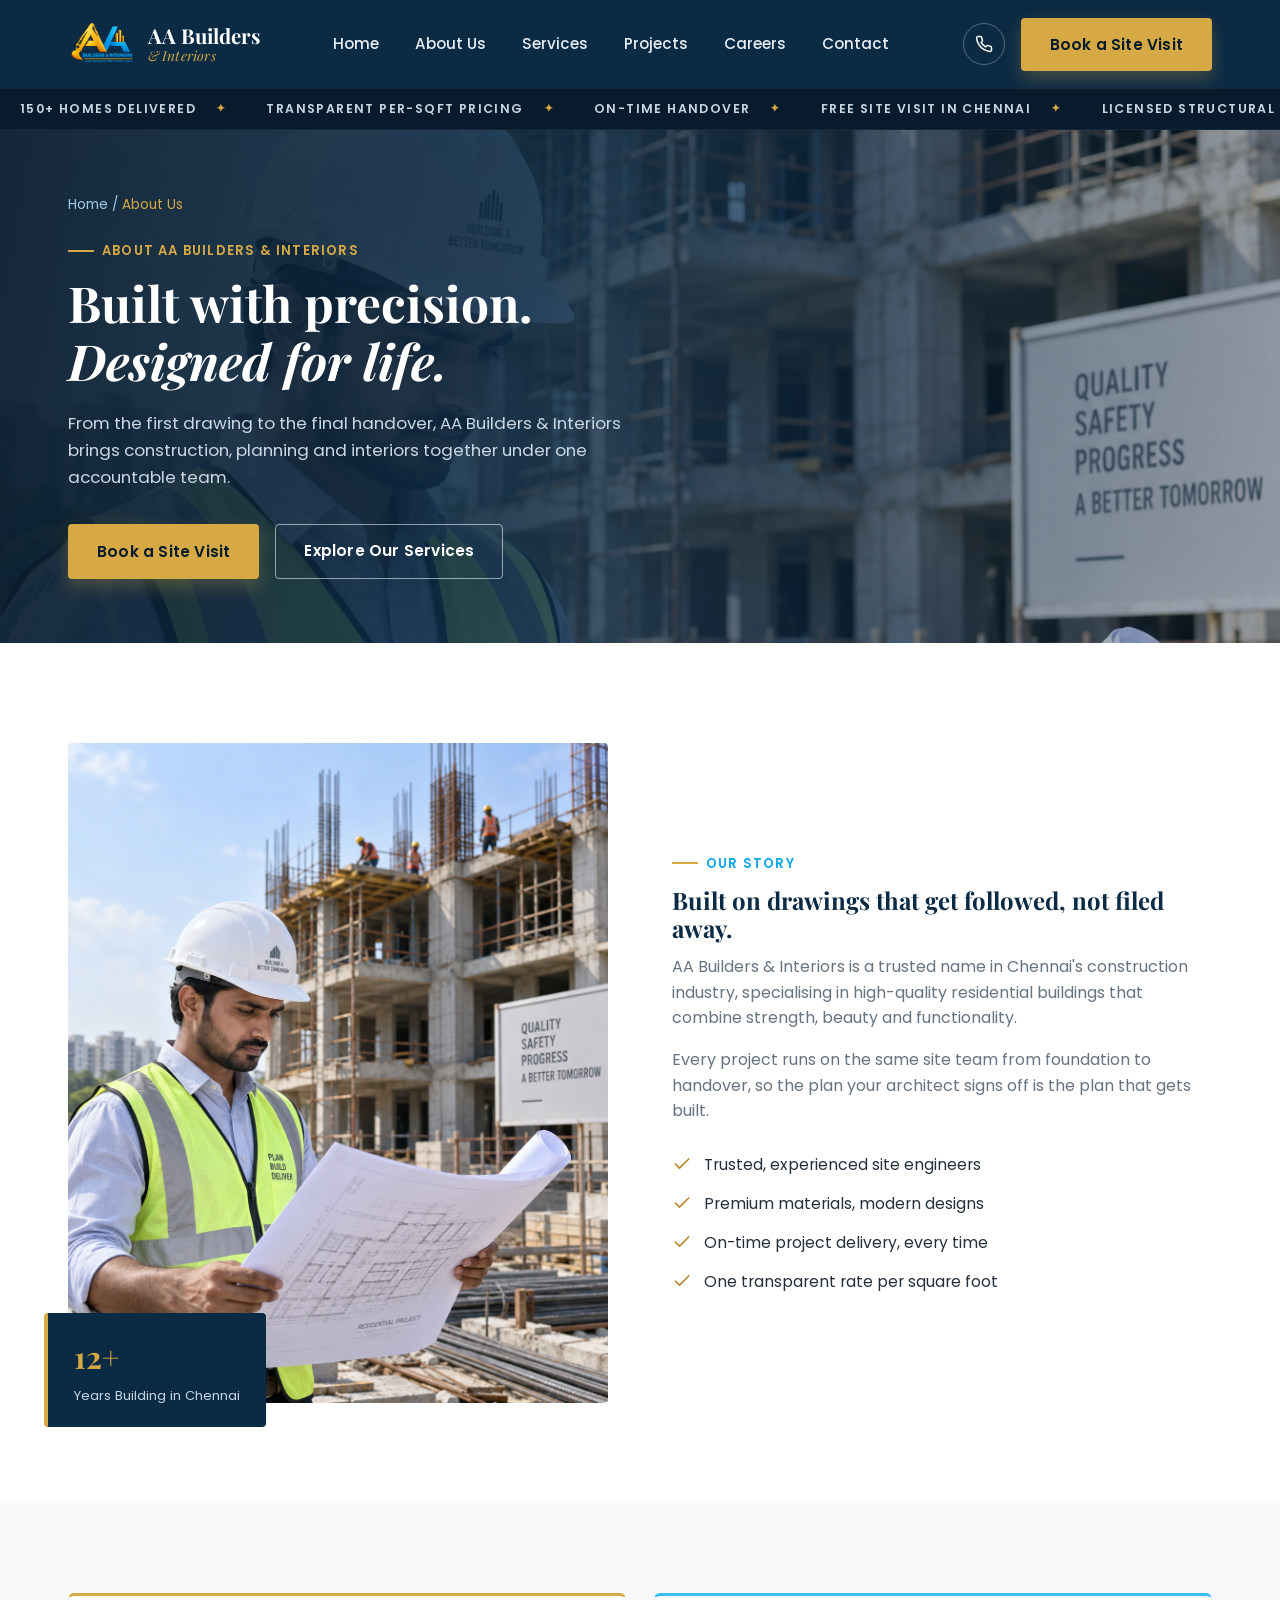
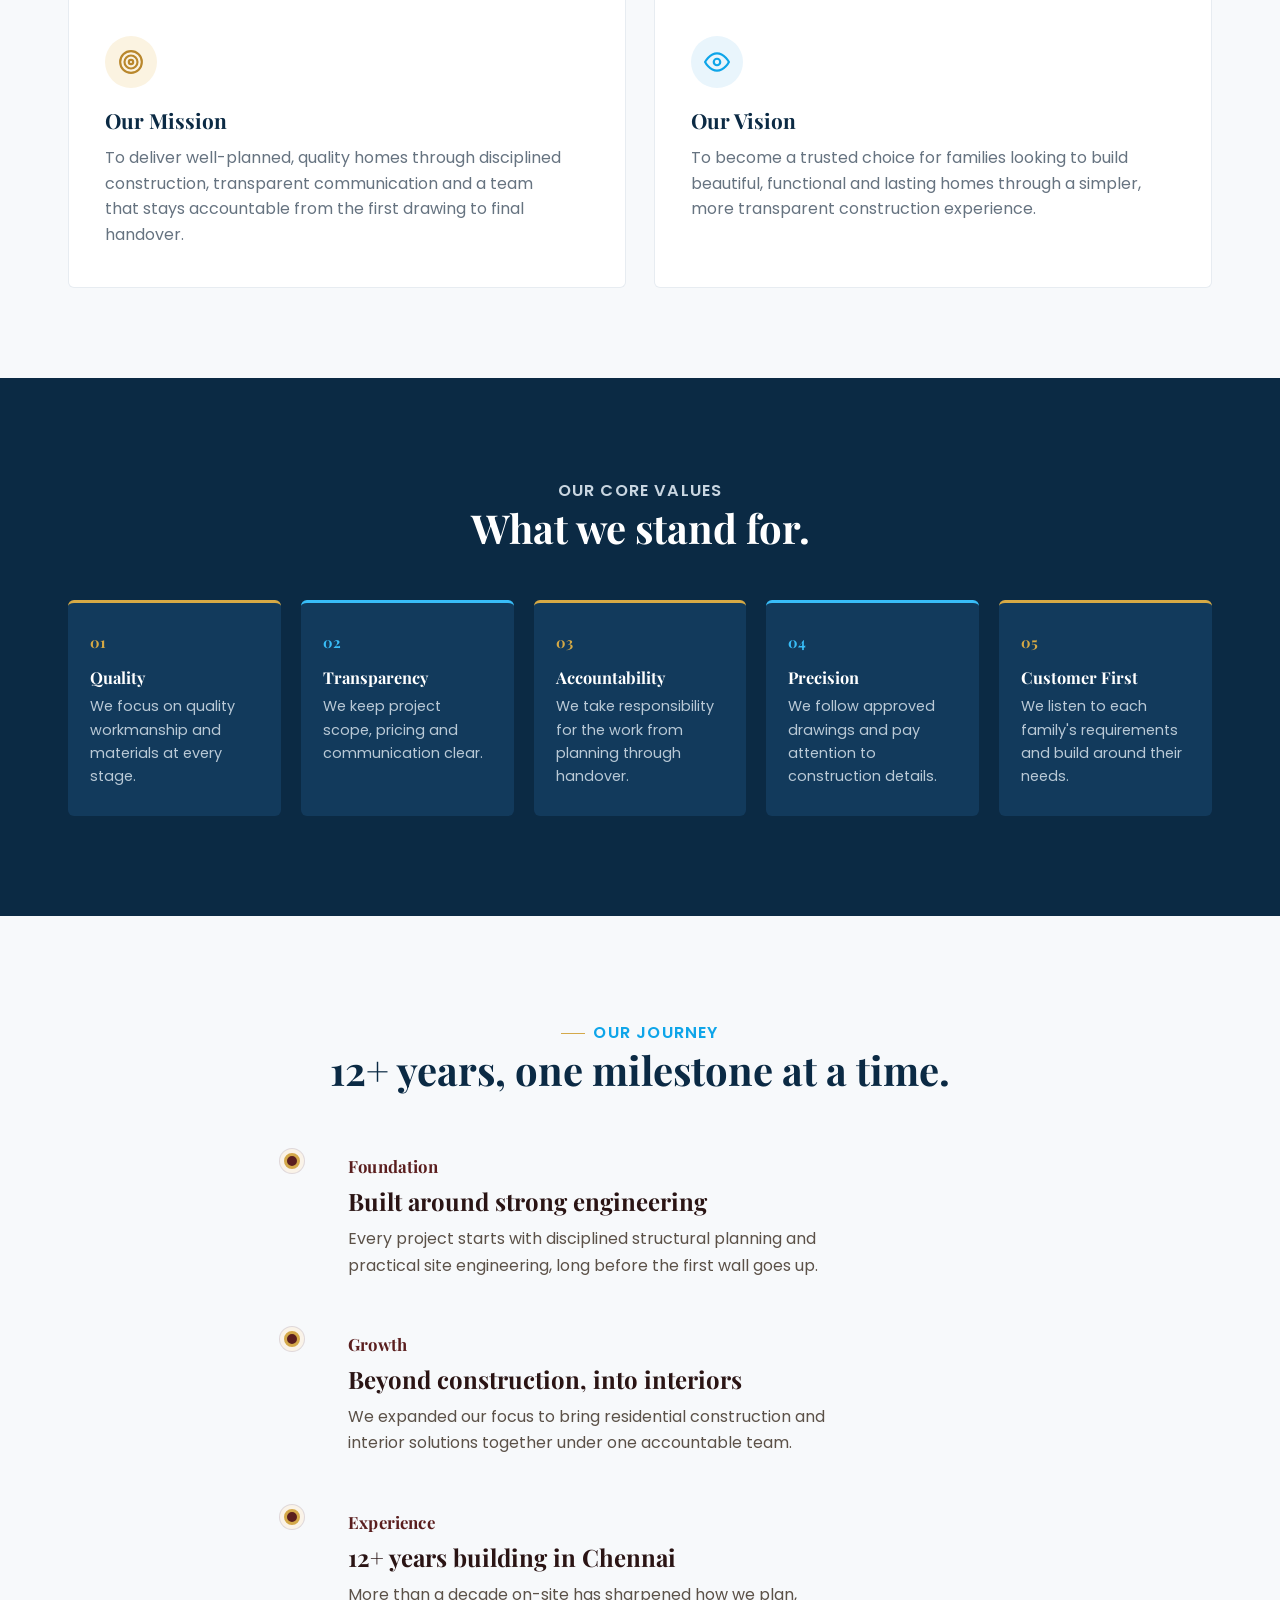
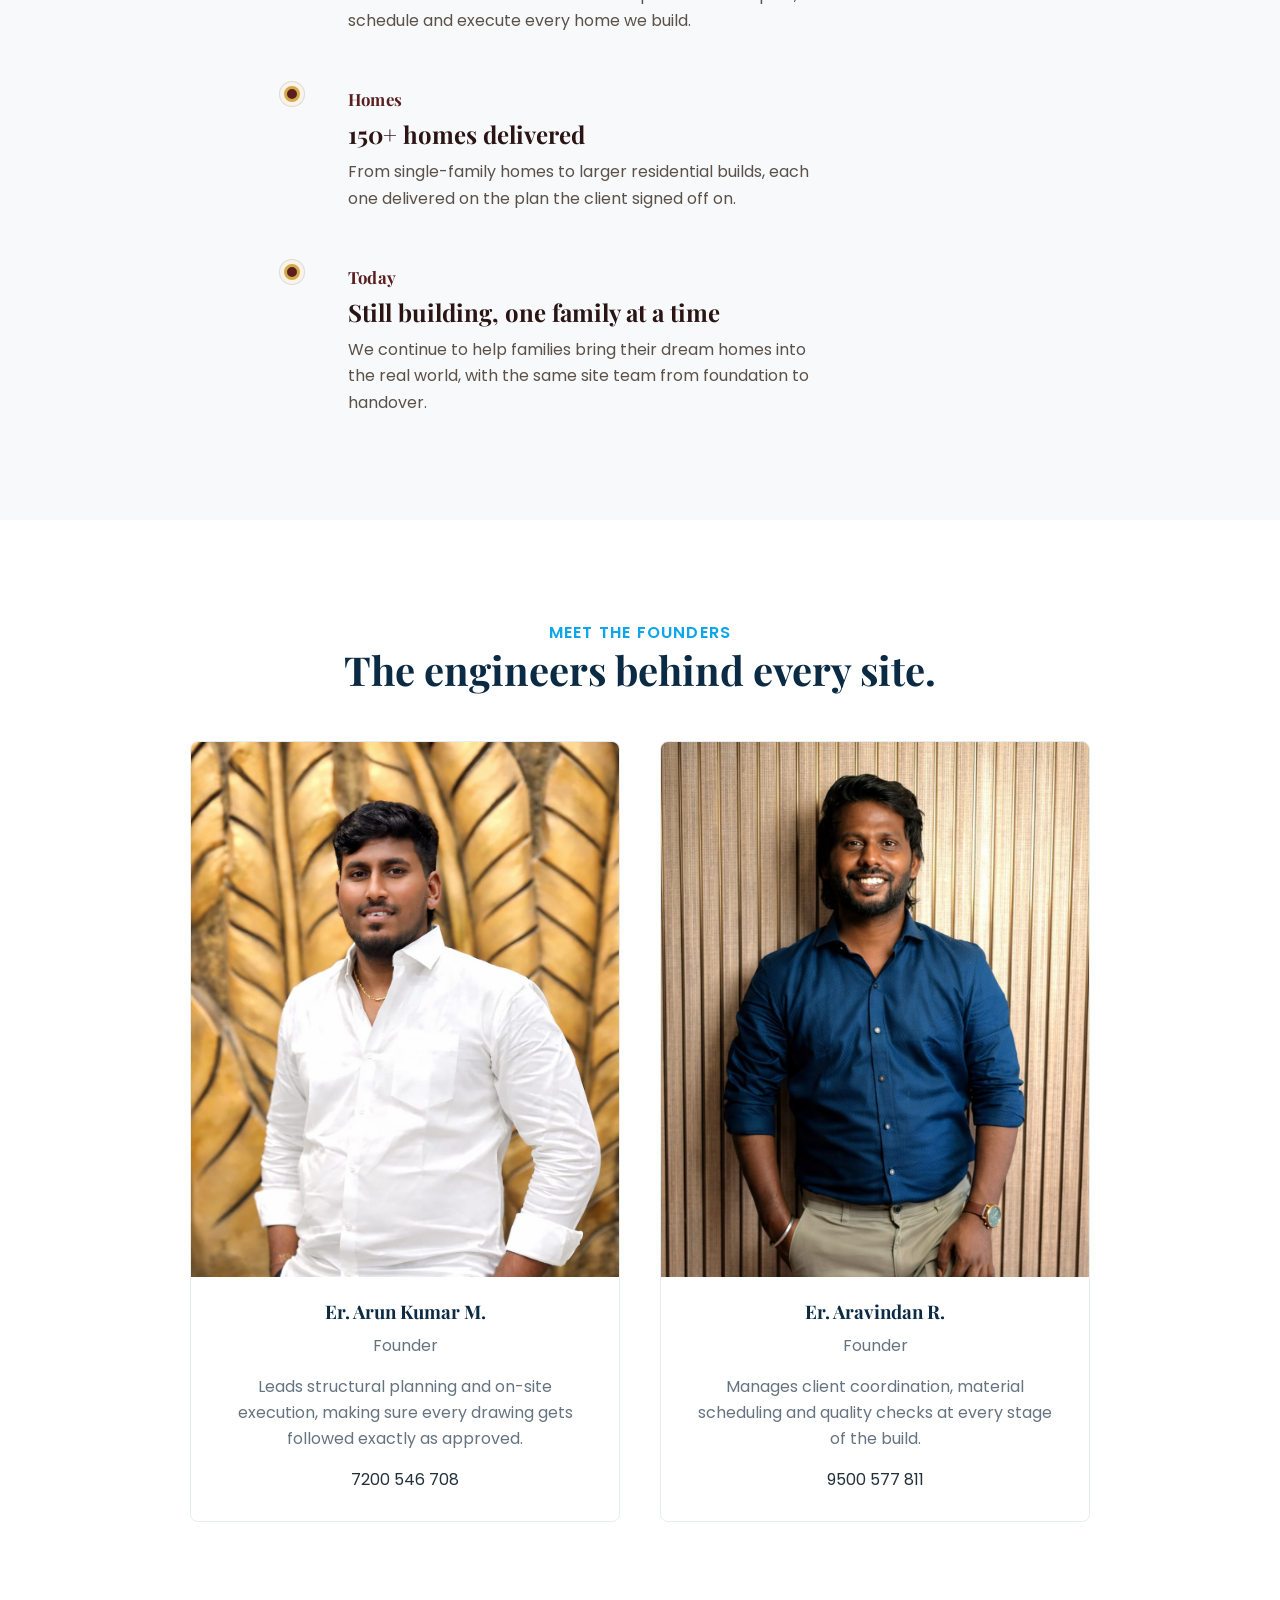
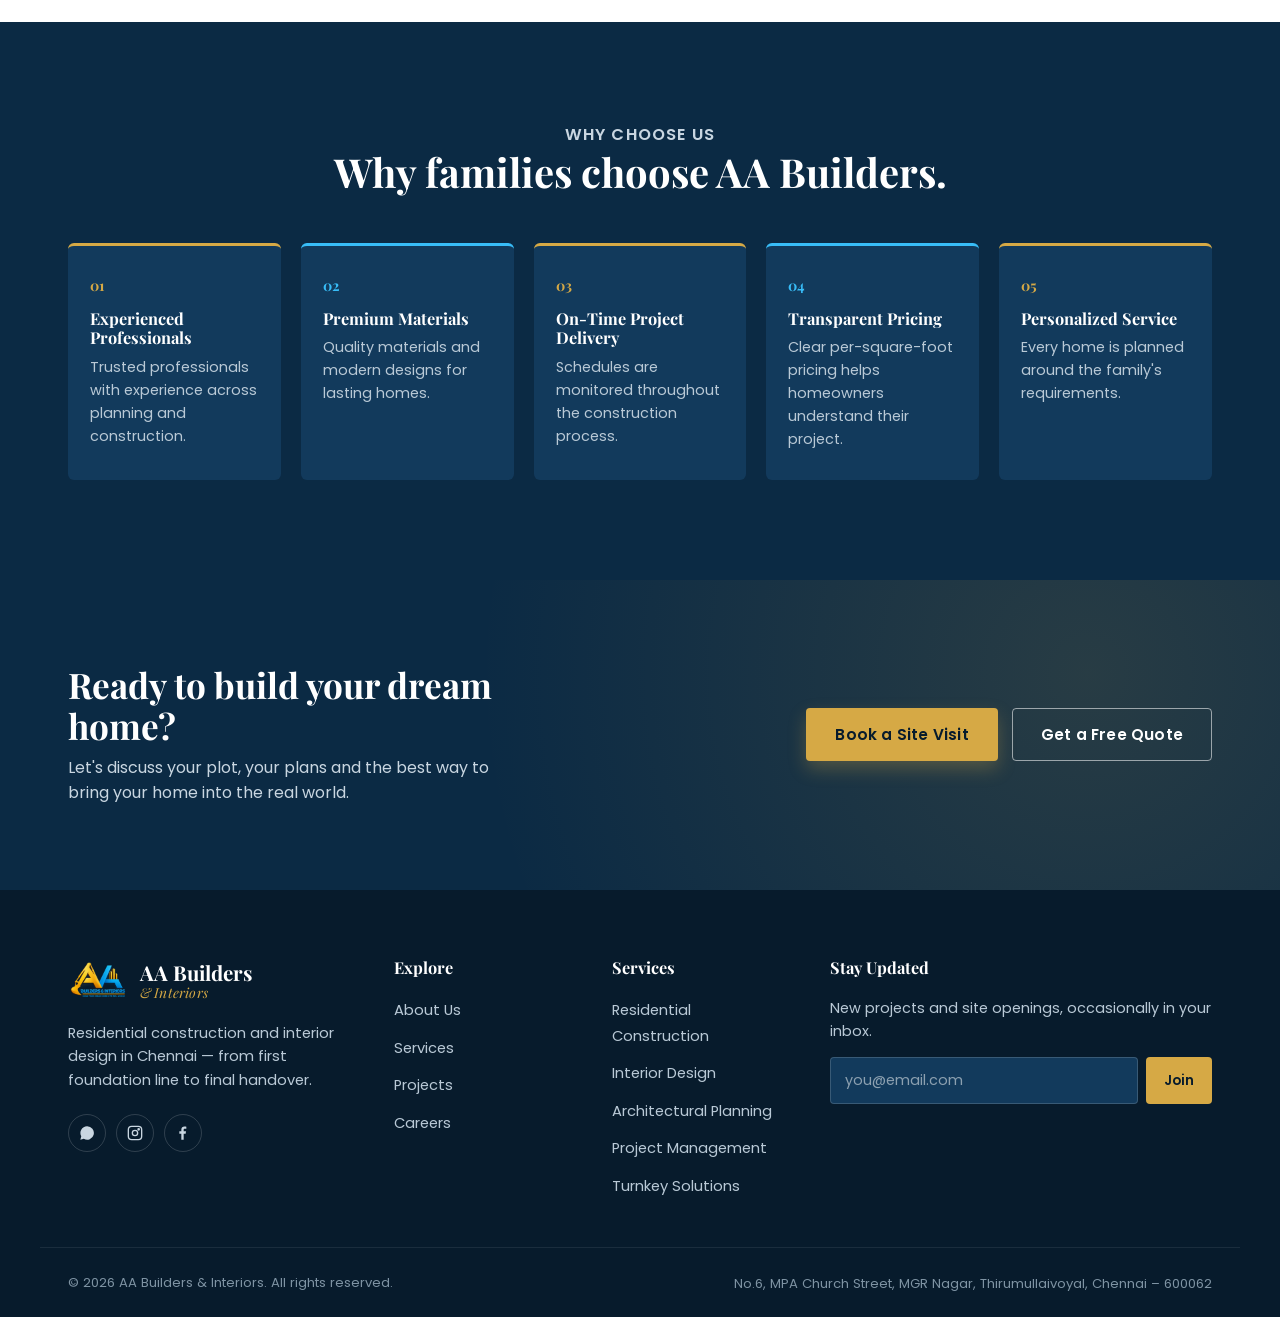
==== commit f50a71df: "Update about.html" ====
--- a/about.html
+++ b/about.html
@@ -246,7 +246,7 @@
             <img src="images/founder-arun.jpg" alt="Er. Arun Kumar M., Founder, AA Builders & Interiors" loading="lazy">
           </div>
           <h3 class="founder-card__name">Er. Arun Kumar M.</h3>
-          <p class="founder-card__role">Founder &amp; Site Engineer</p>
+          <p class="founder-card__role">Founder </p>
           <p class="founder-card__bio">Leads structural planning and on-site execution, making sure every drawing gets followed exactly as approved.</p>
           <a class="founder-card__contact" href="tel:+917200546708">7200 546 708</a>
         </article>
@@ -254,8 +254,8 @@
           <div class="founder-card__media">
             <img src="images/founder-aravindhan.jpg" alt="Er. Aravindhan R., Founder, AA Builders & Interiors" loading="lazy">
           </div>
-          <h3 class="founder-card__name">Er. Aravindhan R.</h3>
-          <p class="founder-card__role">Founder &amp; Project Manager</p>
+          <h3 class="founder-card__name">Er. Aravindan R.</h3>
+          <p class="founder-card__role">Founder </p>
           <p class="founder-card__bio">Manages client coordination, material scheduling and quality checks at every stage of the build.</p>
           <a class="founder-card__contact" href="tel:+919500577811">9500 577 811</a>
         </article>
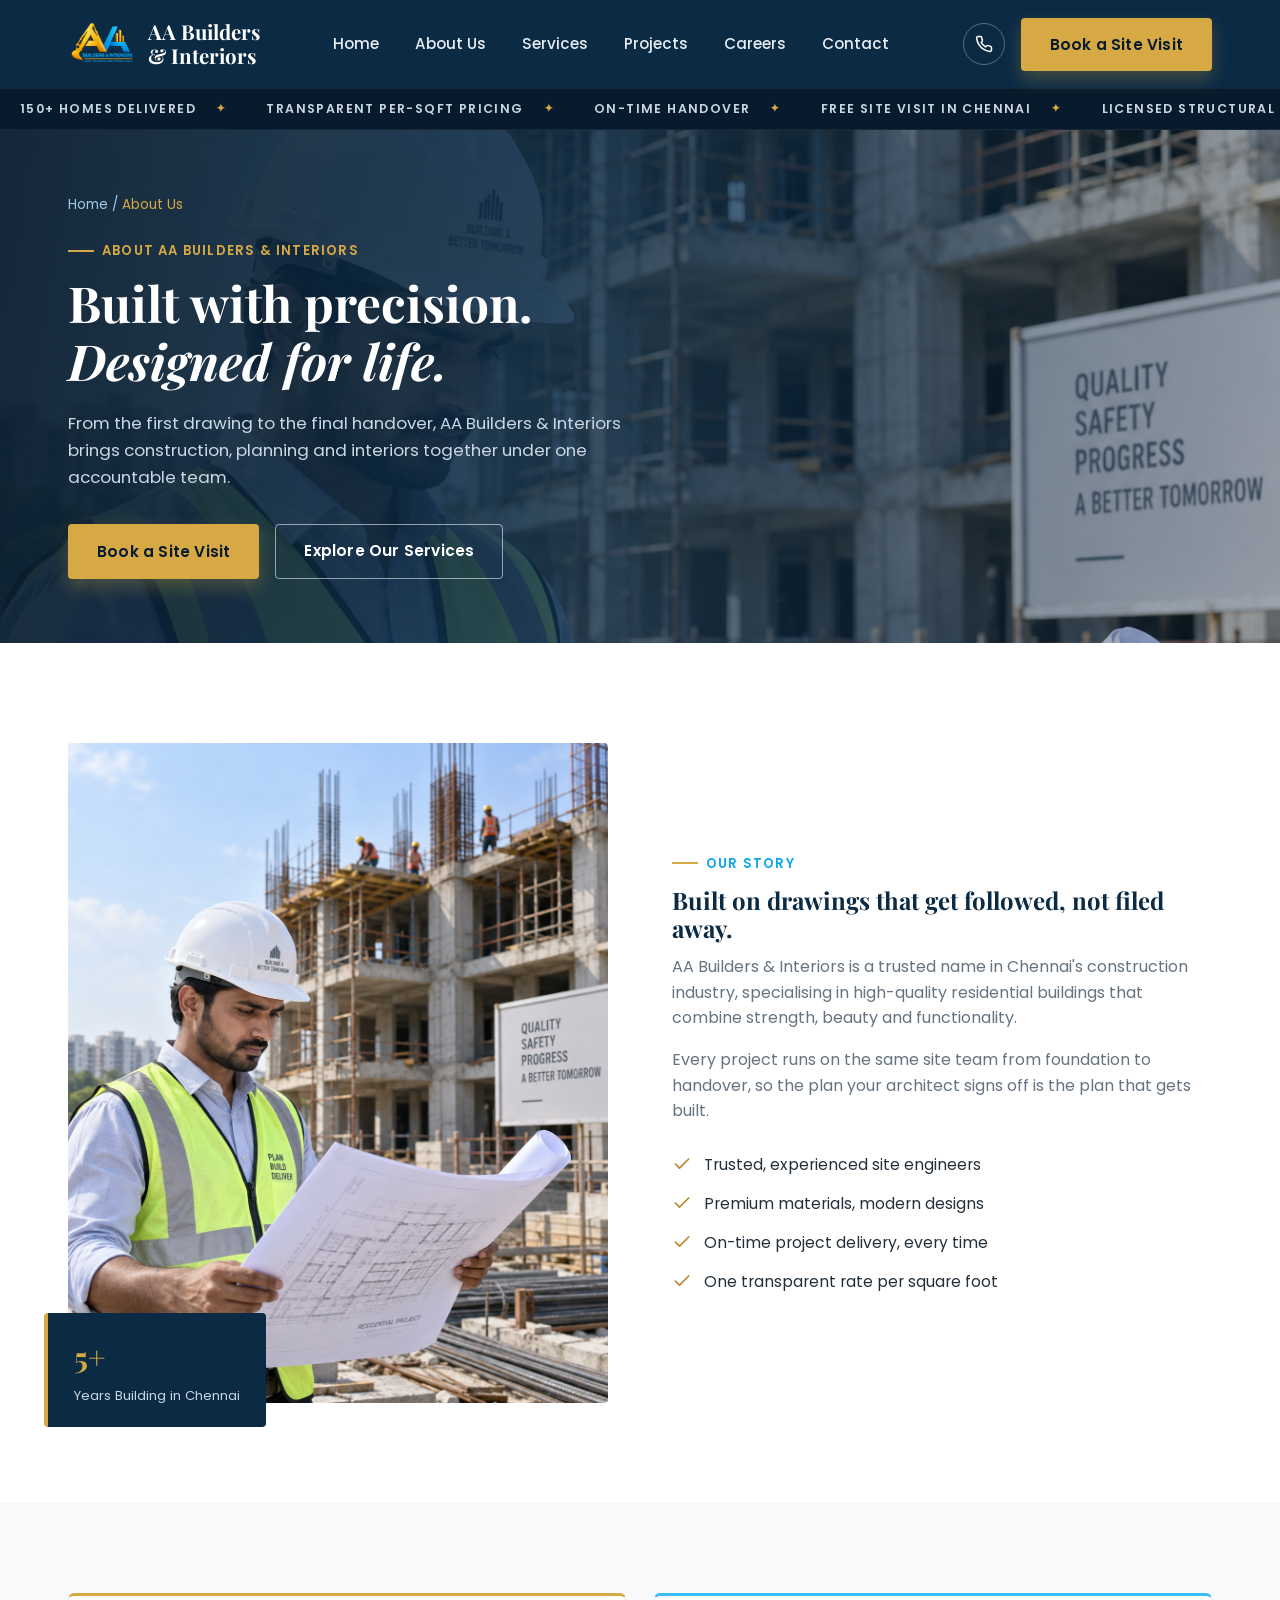
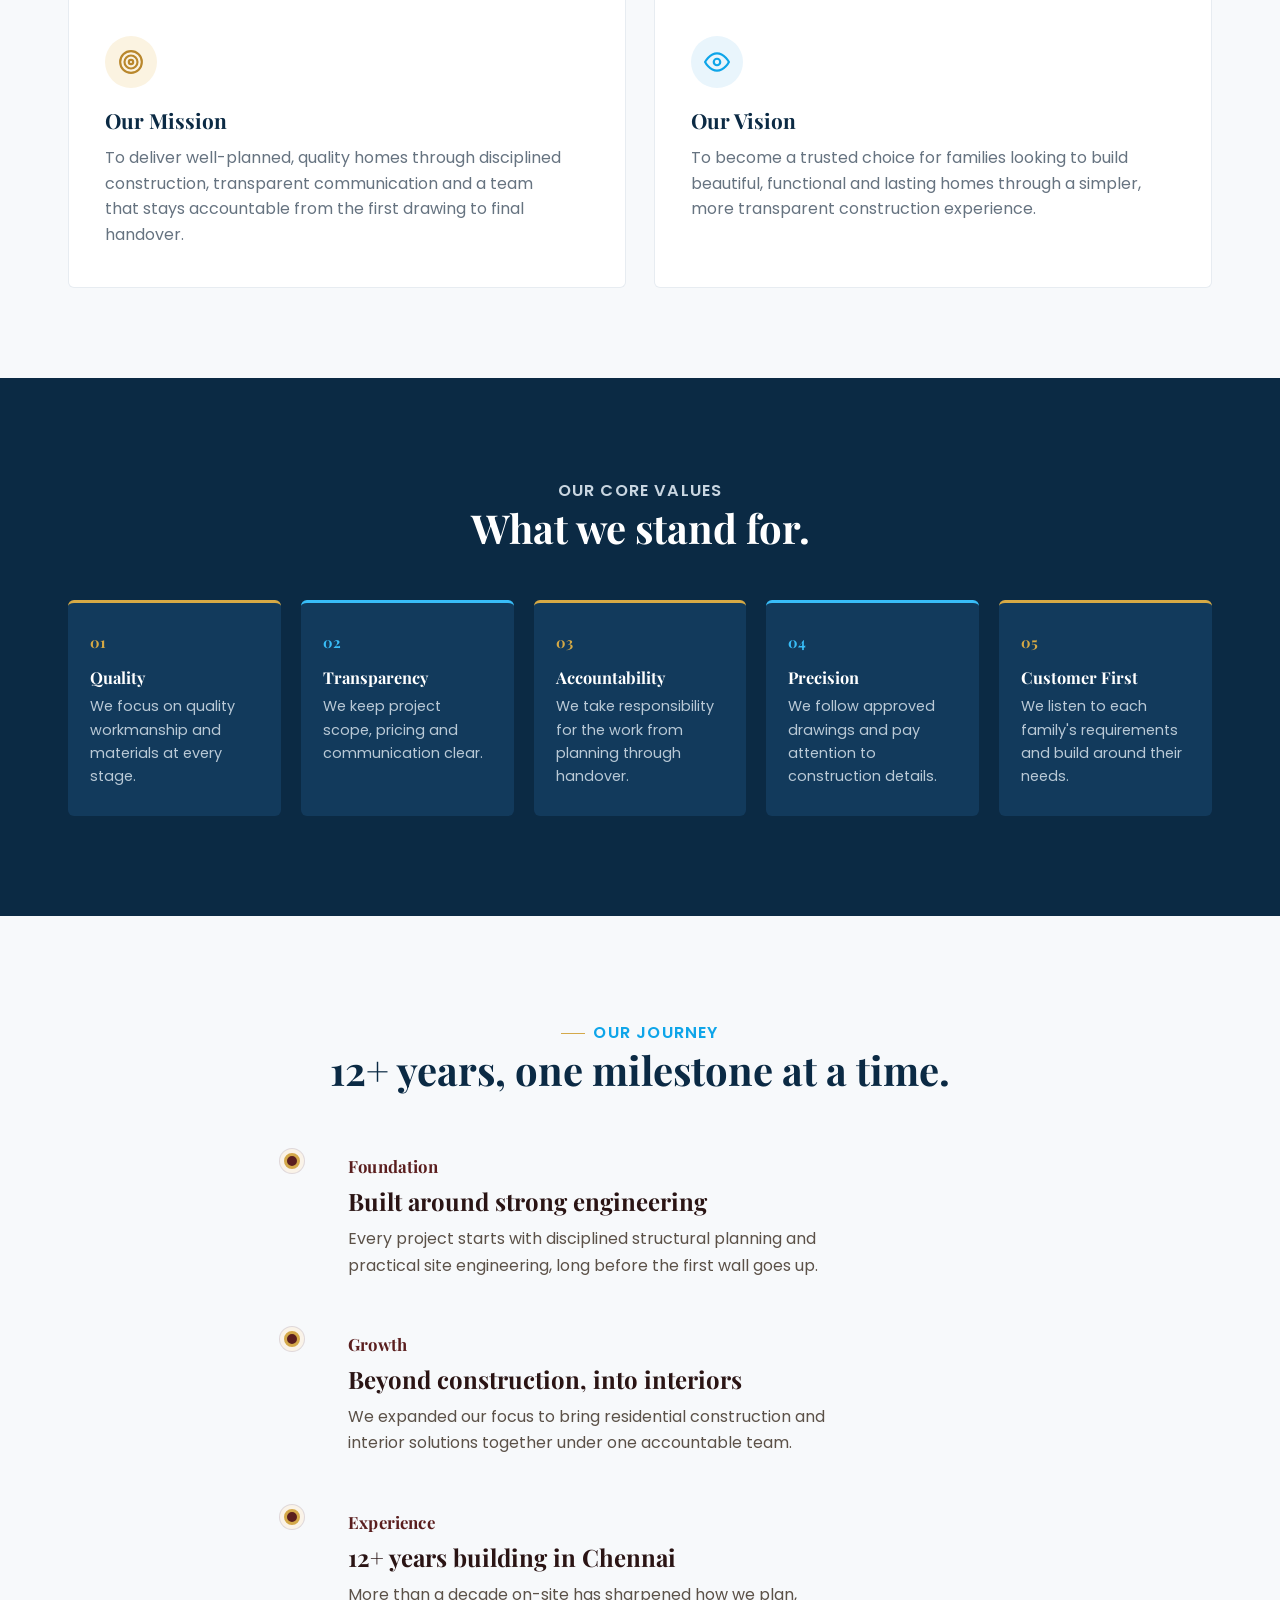
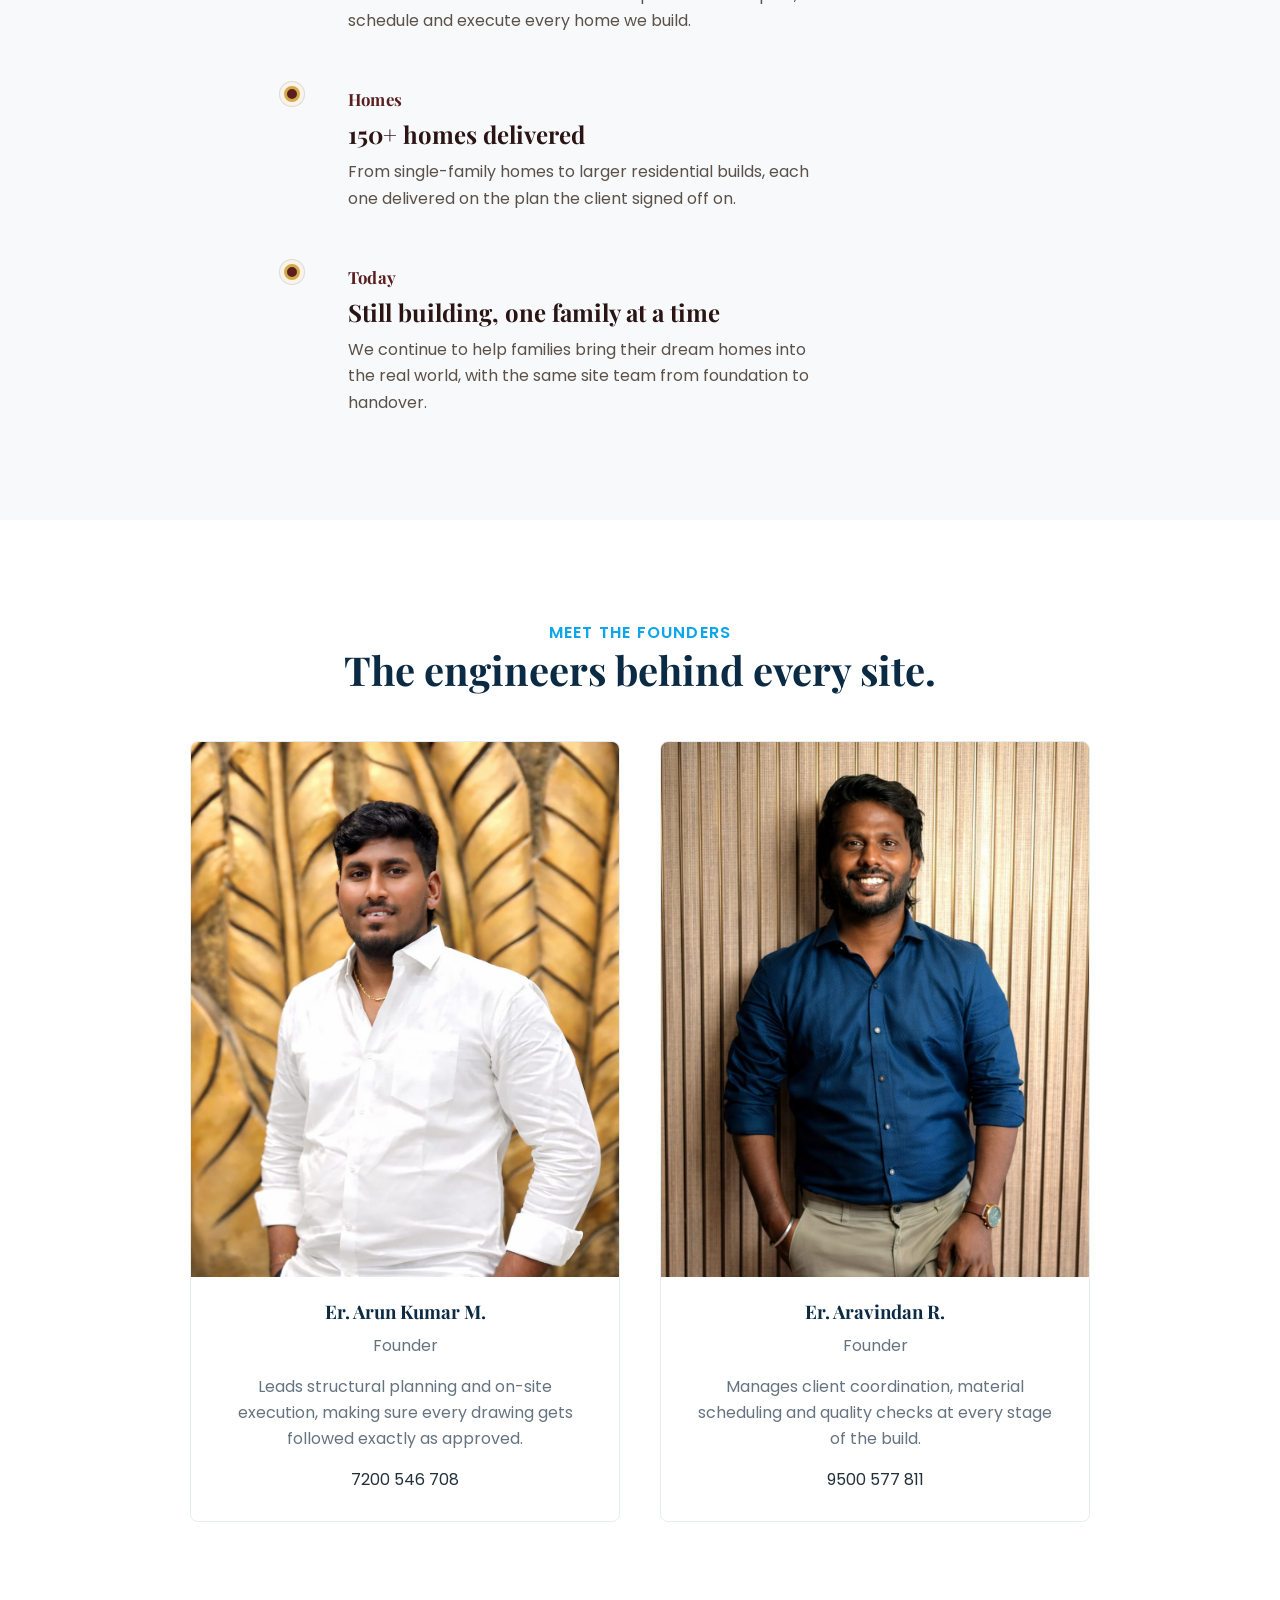
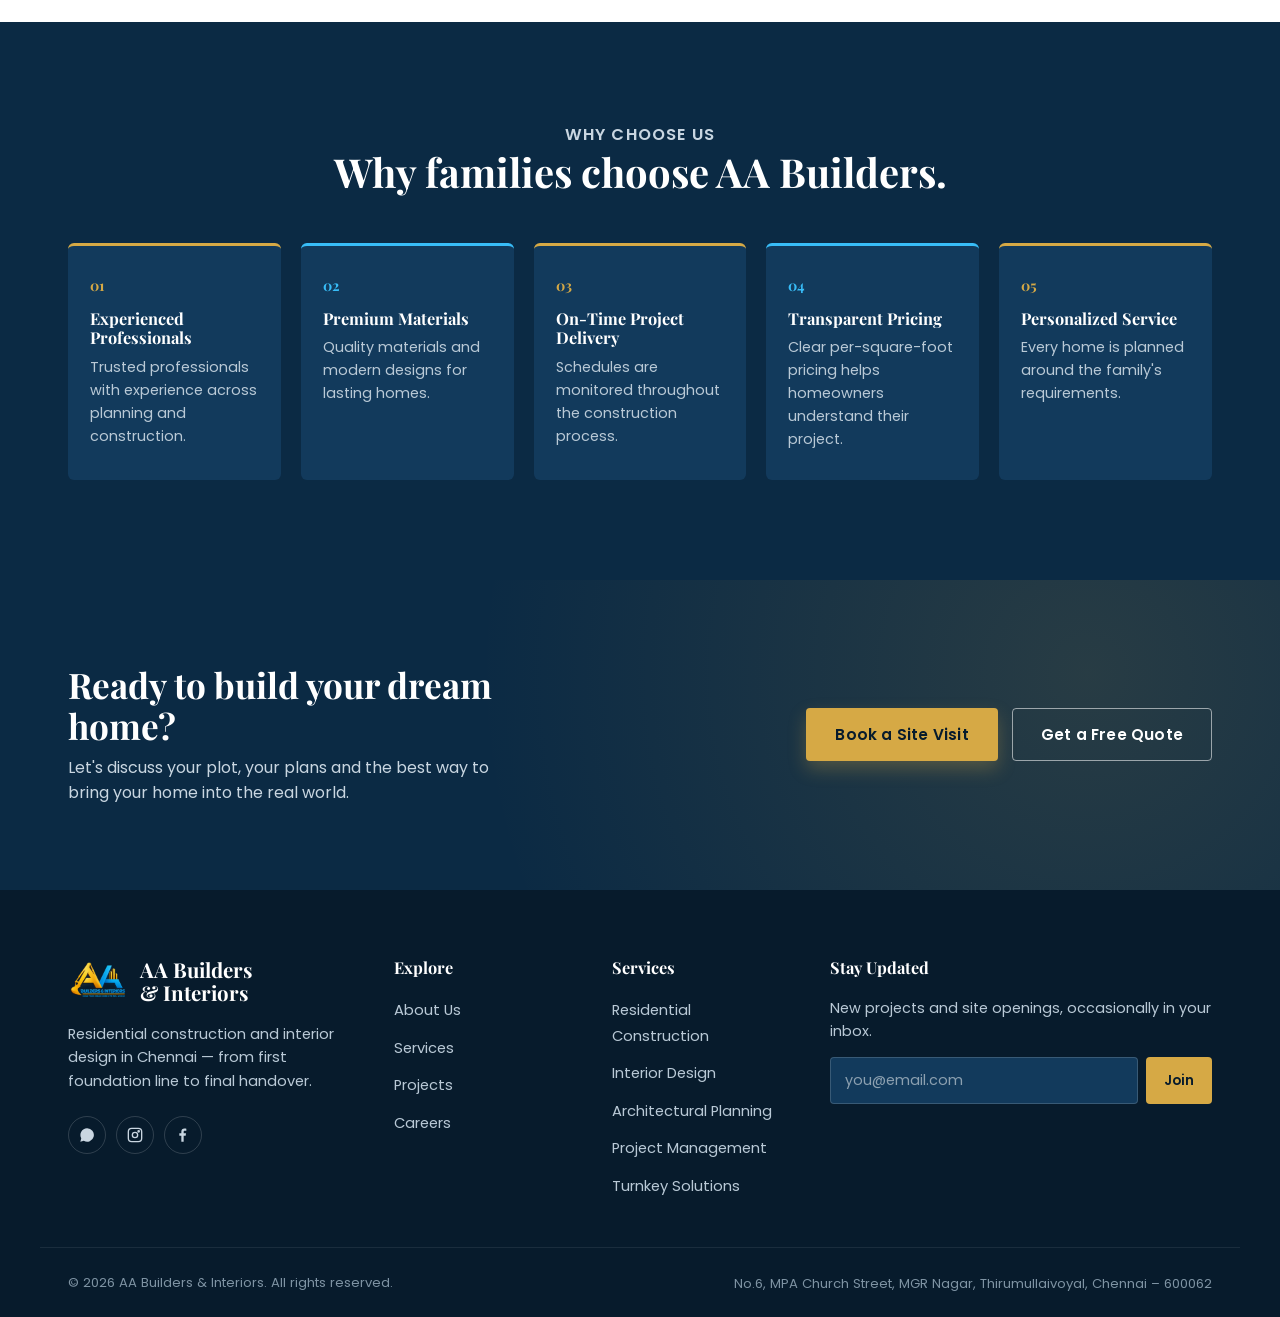
==== commit e01ea007: "Update about.html" ====
--- a/about.html
+++ b/about.html
@@ -86,7 +86,7 @@
       <div class="about-story__media" data-reveal>
         <img src="images/about-site.jpg" alt="AA Builders founder reviewing site progress" loading="lazy">
         <div class="about-story__badge">
-          <strong id="yearsCounter" data-target="12">12+</strong>
+          <strong id="yearsCounter" data-target="5">5+</strong>
           <span>Years Building in Chennai</span>
         </div>
       </div>
--- a/css/Style.css
+++ b/css/Style.css
@@ -179,9 +179,14 @@
   font-size: 1rem;
 }
 .brand__text { display: flex; flex-direction: column; line-height: 1.15; }
-.brand__text strong { font-family: var(--font-head); font-size: 1.28rem; color: var(--white); font-weight: 700; }
-.brand__text em { font-family: var(--font-head); font-style: italic; font-size: 0.86rem; color: var(--gold); letter-spacing: 0.2px; }
-
+.brand__text strong,
+.brand__text em {
+  font-family: var(--font-head);
+  font-size: 1.28rem;
+  font-weight: 700;
+  color: var(--white);
+  font-style: normal;
+}
 .main-nav { display: flex; align-items: center; gap: 32px; }
 .main-nav a {
   font-family: var(--font-body);
@@ -774,4 +779,4 @@
 @media (max-width: 760px) {
   .find-us__grid { grid-template-columns: 1fr; gap: 32px; }
   .find-us__map { aspect-ratio: 4/3; }
-}+}
